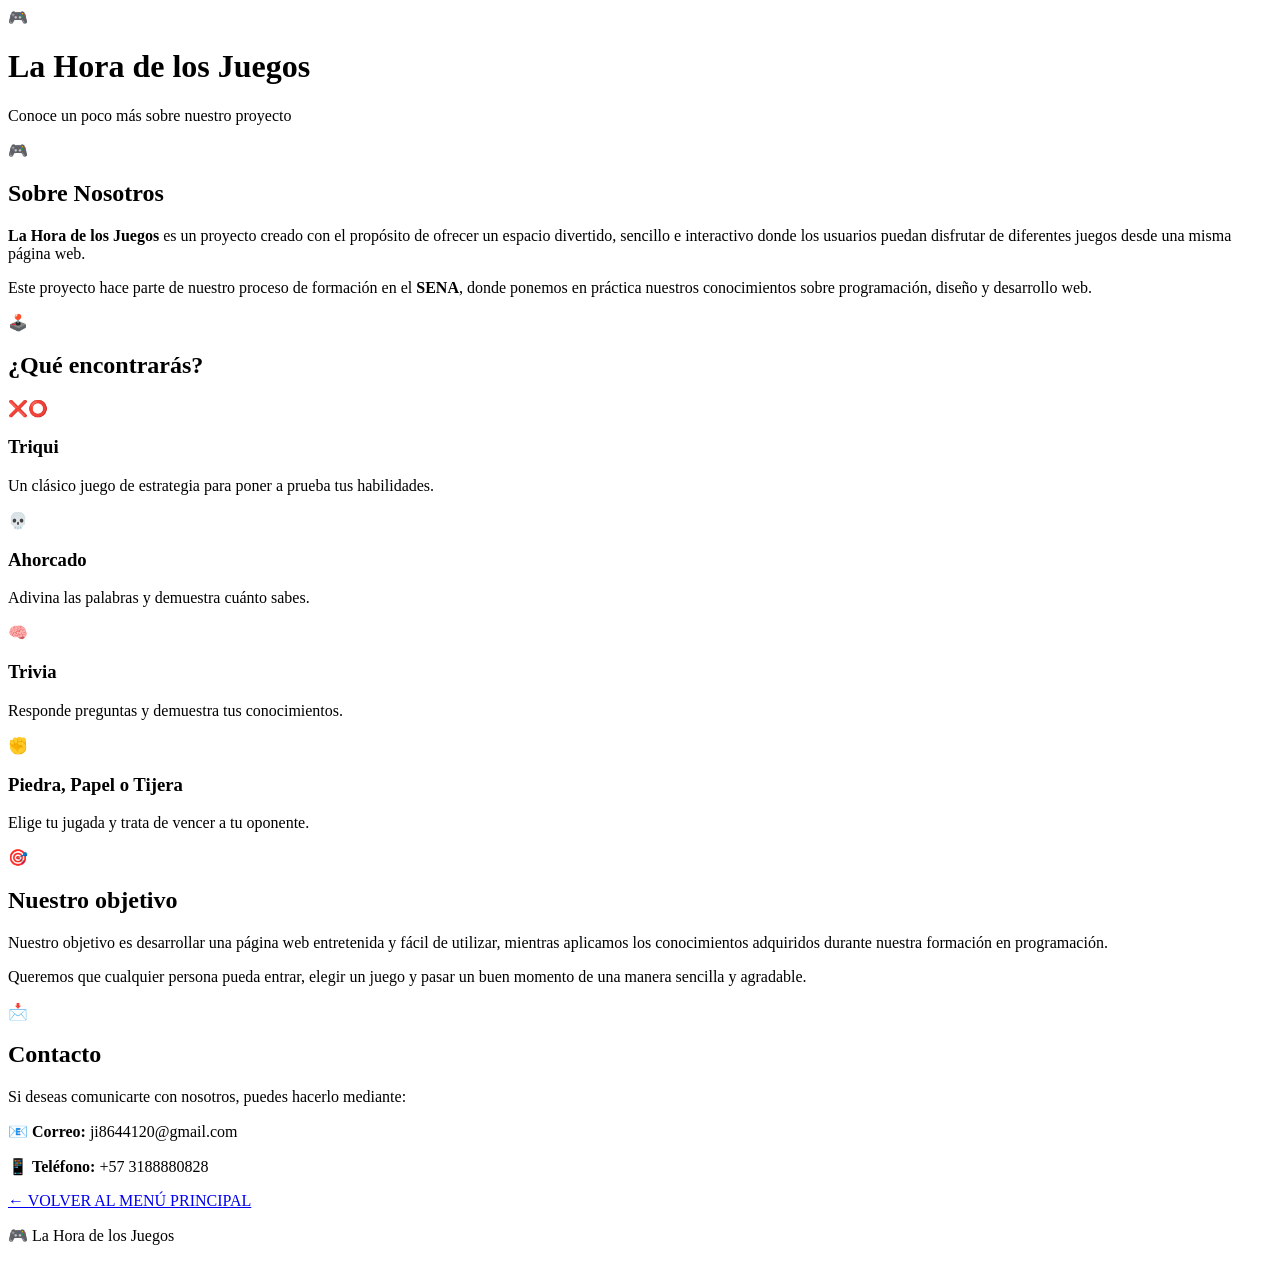
==== sobre-nosotros/index.html @ baf09727 "Add sobre-nosotros page with project details" ====
<!DOCTYPE html>
<html lang="es">
<head>
    <meta charset="UTF-8">
    <meta name="viewport" content="width=device-width, initial-scale=1.0">

    <title>Sobre Nosotros | La Hora de los Juegos</title>

    <link rel="stylesheet" href="style.css">
</head>

<body>

    <!-- ENCABEZADO -->
    <header class="header">

        <div class="logo">
            🎮
        </div>

        <div class="header-text">
            <h1>La Hora de los Juegos</h1>
            <p>Conoce un poco más sobre nuestro proyecto</p>
        </div>

    </header>


    <!-- CONTENIDO PRINCIPAL -->
    <main class="about-container">

        <!-- PRESENTACIÓN -->
        <section class="about-section">

            <div class="section-icon">
                🎮
            </div>

            <h2>Sobre Nosotros</h2>

            <p>
                <strong>La Hora de los Juegos</strong> es un proyecto creado
                con el propósito de ofrecer un espacio divertido, sencillo
                e interactivo donde los usuarios puedan disfrutar de
                diferentes juegos desde una misma página web.
            </p>

            <p>
                Este proyecto hace parte de nuestro proceso de formación
                en el <strong>SENA</strong>, donde ponemos en práctica
                nuestros conocimientos sobre programación, diseño y
                desarrollo web.
            </p>

        </section>


        <!-- ¿QUÉ ENCONTRARÁS? -->
        <section class="about-section">

            <div class="section-icon">
                🕹️
            </div>

            <h2>¿Qué encontrarás?</h2>

            <div class="features">

                <div class="feature-card">
                    <span>❌⭕</span>
                    <h3>Triqui</h3>
                    <p>
                        Un clásico juego de estrategia para poner a prueba
                        tus habilidades.
                    </p>
                </div>

                <div class="feature-card">
                    <span>💀</span>
                    <h3>Ahorcado</h3>
                    <p>
                        Adivina las palabras y demuestra cuánto sabes.
                    </p>
                </div>

                <div class="feature-card">
                    <span>🧠</span>
                    <h3>Trivia</h3>
                    <p>
                        Responde preguntas y demuestra tus conocimientos.
                    </p>
                </div>

                <div class="feature-card">
                    <span>✊</span>
                    <h3>Piedra, Papel o Tijera</h3>
                    <p>
                        Elige tu jugada y trata de vencer a tu oponente.
                    </p>
                </div>

            </div>

        </section>


        <!-- NUESTRO OBJETIVO -->
        <section class="about-section">

            <div class="section-icon">
                🎯
            </div>

            <h2>Nuestro objetivo</h2>

            <p>
                Nuestro objetivo es desarrollar una página web entretenida
                y fácil de utilizar, mientras aplicamos los conocimientos
                adquiridos durante nuestra formación en programación.
            </p>

            <p>
                Queremos que cualquier persona pueda entrar, elegir un juego
                y pasar un buen momento de una manera sencilla y agradable.
            </p>

        </section>


        <!-- CONTACTO -->
        <section class="about-section contact-section">

            <div class="section-icon">
                📩
            </div>

            <h2>Contacto</h2>

            <p>
                Si deseas comunicarte con nosotros, puedes hacerlo mediante:
            </p>

            <div class="contact-info">

                <p>
                    📧 <strong>Correo:</strong>
                    ji8644120@gmail.com
                </p>

                <p>
                    📱 <strong>Teléfono:</strong>
                    +57 3188880828
                </p>

            </div>

        </section>


        <!-- BOTÓN VOLVER -->
        <a href="../index.html" class="back-button">
            ← VOLVER AL MENÚ PRINCIPAL
        </a>

    </main>


    <!-- PIE DE PÁGINA -->
    <footer>

        <p>
            🎮 La Hora de los Juegos
        </p>

    </footer>

</body>
</html>
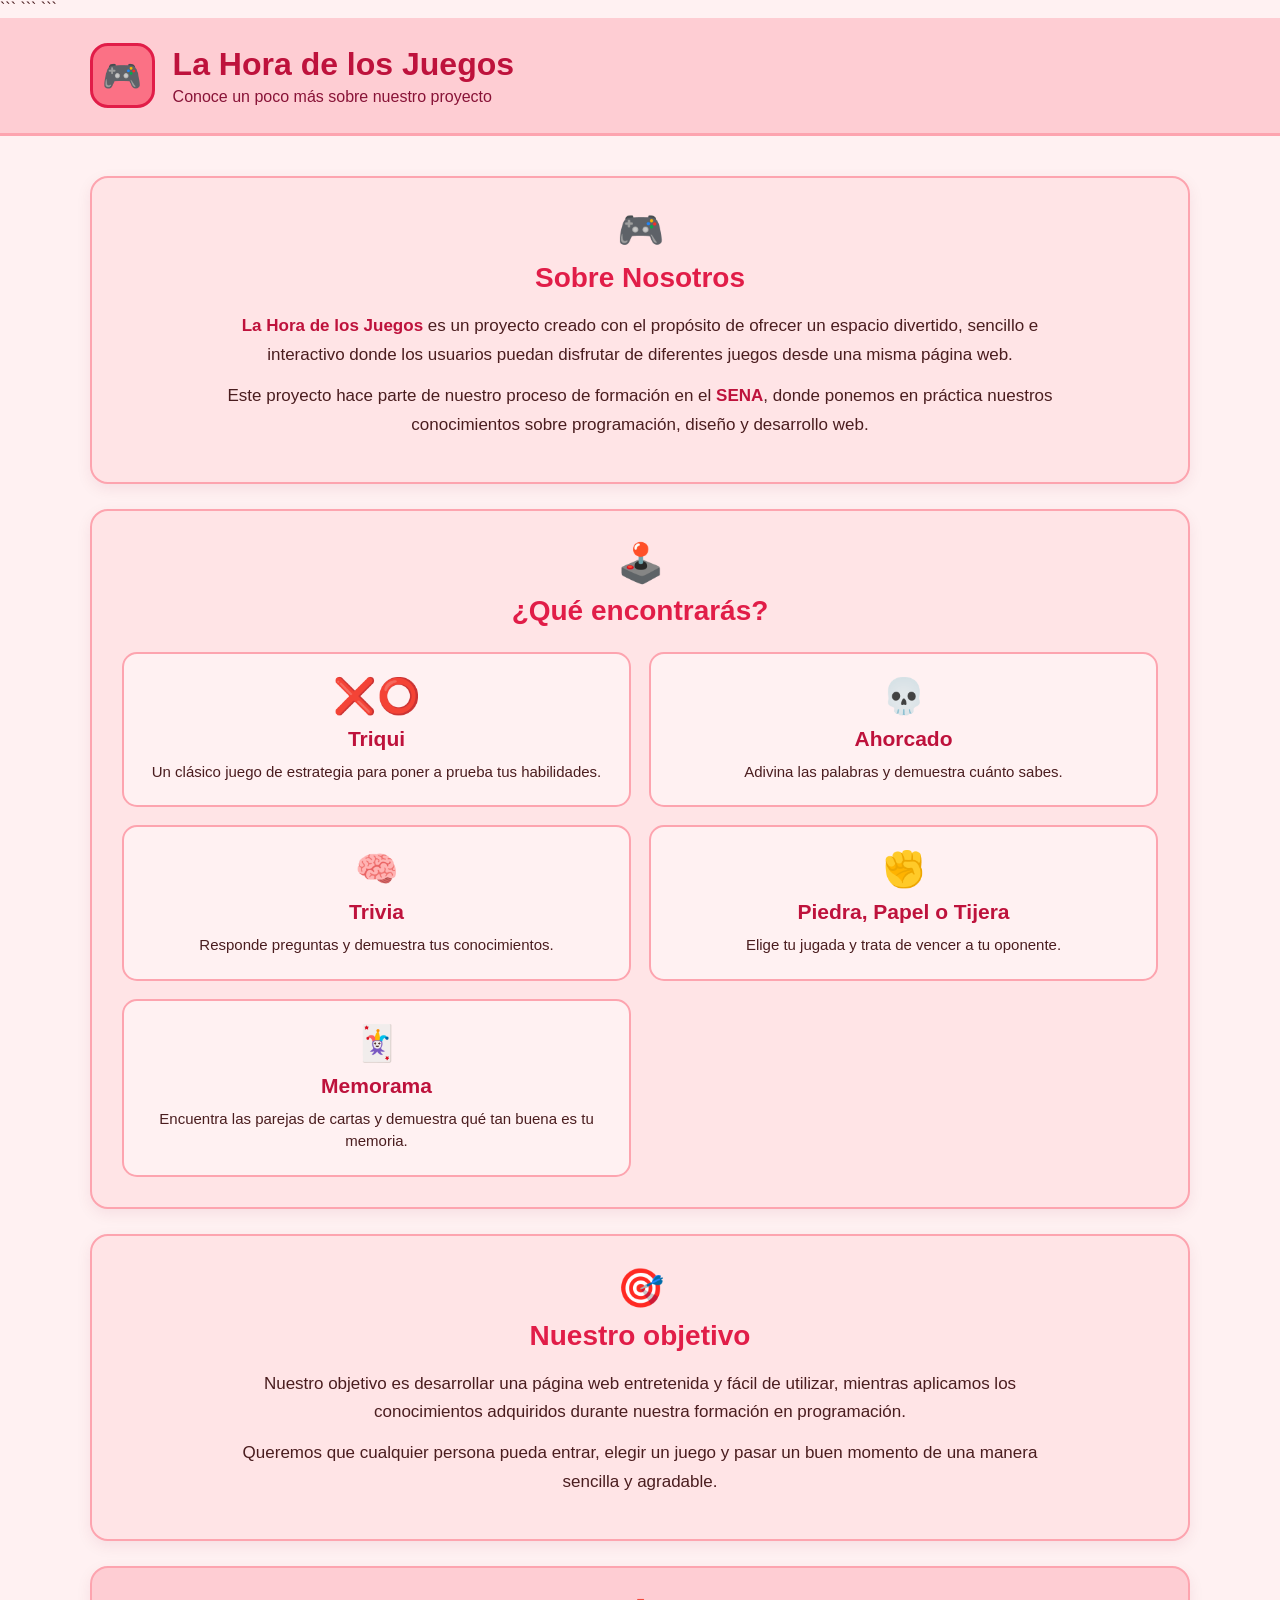
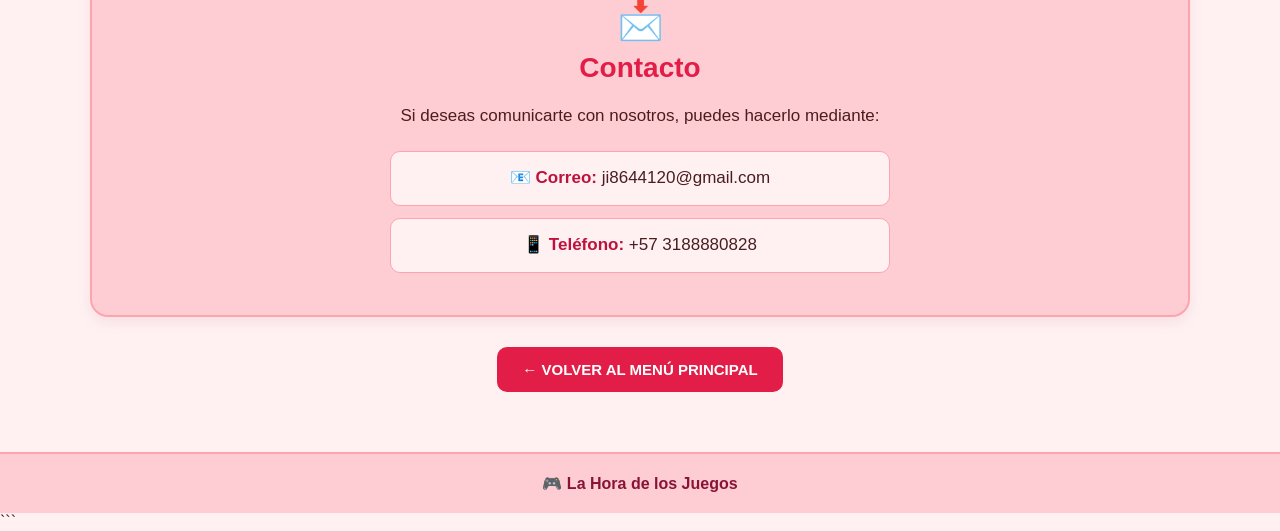
==== commit 6db7f0b5: "Refactor HTML structure in index.html" ====
--- a/sobre-nosotros/index.html
+++ b/sobre-nosotros/index.html
@@ -1,178 +1,193 @@
 <!DOCTYPE html>
+
 <html lang="es">
 <head>
     <meta charset="UTF-8">
     <meta name="viewport" content="width=device-width, initial-scale=1.0">
 
-    <title>Sobre Nosotros | La Hora de los Juegos</title>
+```
+<title>Sobre Nosotros | La Hora de los Juegos</title>
 
-    <link rel="stylesheet" href="style.css">
+<link rel="stylesheet" href="style.css">
+```
+
 </head>
 
 <body>
 
-    <!-- ENCABEZADO -->
-    <header class="header">
+```
+<!-- ENCABEZADO -->
+<header class="header">
 
-        <div class="logo">
+    <div class="logo">
+        🎮
+    </div>
+
+    <div class="header-text">
+        <h1>La Hora de los Juegos</h1>
+        <p>Conoce un poco más sobre nuestro proyecto</p>
+    </div>
+
+</header>
+
+
+<!-- CONTENIDO PRINCIPAL -->
+<main class="about-container">
+
+    <!-- PRESENTACIÓN -->
+    <section class="about-section">
+
+        <div class="section-icon">
             🎮
         </div>
 
-        <div class="header-text">
-            <h1>La Hora de los Juegos</h1>
-            <p>Conoce un poco más sobre nuestro proyecto</p>
+        <h2>Sobre Nosotros</h2>
+
+        <p>
+            <strong>La Hora de los Juegos</strong> es un proyecto creado
+            con el propósito de ofrecer un espacio divertido, sencillo
+            e interactivo donde los usuarios puedan disfrutar de
+            diferentes juegos desde una misma página web.
+        </p>
+
+        <p>
+            Este proyecto hace parte de nuestro proceso de formación
+            en el <strong>SENA</strong>, donde ponemos en práctica
+            nuestros conocimientos sobre programación, diseño y
+            desarrollo web.
+        </p>
+
+    </section>
+
+
+    <!-- ¿QUÉ ENCONTRARÁS? -->
+    <section class="about-section">
+
+        <div class="section-icon">
+            🕹️
         </div>
 
-    </header>
+        <h2>¿Qué encontrarás?</h2>
+
+        <div class="features">
+
+            <div class="feature-card">
+                <span>❌⭕</span>
+                <h3>Triqui</h3>
+                <p>
+                    Un clásico juego de estrategia para poner a prueba
+                    tus habilidades.
+                </p>
+            </div>
+
+            <div class="feature-card">
+                <span>💀</span>
+                <h3>Ahorcado</h3>
+                <p>
+                    Adivina las palabras y demuestra cuánto sabes.
+                </p>
+            </div>
+
+            <div class="feature-card">
+                <span>🧠</span>
+                <h3>Trivia</h3>
+                <p>
+                    Responde preguntas y demuestra tus conocimientos.
+                </p>
+            </div>
+
+            <div class="feature-card">
+                <span>✊</span>
+                <h3>Piedra, Papel o Tijera</h3>
+                <p>
+                    Elige tu jugada y trata de vencer a tu oponente.
+                </p>
+            </div>
+
+            <div class="feature-card">
+                <span>🃏</span>
+                <h3>Memorama</h3>
+                <p>
+                    Encuentra las parejas de cartas y demuestra qué tan
+                    buena es tu memoria.
+                </p>
+            </div>
+
+        </div>
+
+    </section>
 
 
-    <!-- CONTENIDO PRINCIPAL -->
-    <main class="about-container">
+    <!-- NUESTRO OBJETIVO -->
+    <section class="about-section">
 
-        <!-- PRESENTACIÓN -->
-        <section class="about-section">
+        <div class="section-icon">
+            🎯
+        </div>
 
-            <div class="section-icon">
-                🎮
-            </div>
+        <h2>Nuestro objetivo</h2>
 
-            <h2>Sobre Nosotros</h2>
+        <p>
+            Nuestro objetivo es desarrollar una página web entretenida
+            y fácil de utilizar, mientras aplicamos los conocimientos
+            adquiridos durante nuestra formación en programación.
+        </p>
+
+        <p>
+            Queremos que cualquier persona pueda entrar, elegir un juego
+            y pasar un buen momento de una manera sencilla y agradable.
+        </p>
+
+    </section>
+
+
+    <!-- CONTACTO -->
+    <section class="about-section contact-section">
+
+        <div class="section-icon">
+            📩
+        </div>
+
+        <h2>Contacto</h2>
+
+        <p>
+            Si deseas comunicarte con nosotros, puedes hacerlo mediante:
+        </p>
+
+        <div class="contact-info">
 
             <p>
-                <strong>La Hora de los Juegos</strong> es un proyecto creado
-                con el propósito de ofrecer un espacio divertido, sencillo
-                e interactivo donde los usuarios puedan disfrutar de
-                diferentes juegos desde una misma página web.
+                📧 <strong>Correo:</strong>
+                ji8644120@gmail.com
             </p>
 
             <p>
-                Este proyecto hace parte de nuestro proceso de formación
-                en el <strong>SENA</strong>, donde ponemos en práctica
-                nuestros conocimientos sobre programación, diseño y
-                desarrollo web.
+                📱 <strong>Teléfono:</strong>
+                +57 3188880828
             </p>
 
-        </section>
+        </div>
+
+    </section>
 
 
-        <!-- ¿QUÉ ENCONTRARÁS? -->
-        <section class="about-section">
+    <!-- BOTÓN VOLVER -->
+    <a href="../index.html" class="back-button">
+        ← VOLVER AL MENÚ PRINCIPAL
+    </a>
 
-            <div class="section-icon">
-                🕹️
-            </div>
-
-            <h2>¿Qué encontrarás?</h2>
-
-            <div class="features">
-
-                <div class="feature-card">
-                    <span>❌⭕</span>
-                    <h3>Triqui</h3>
-                    <p>
-                        Un clásico juego de estrategia para poner a prueba
-                        tus habilidades.
-                    </p>
-                </div>
-
-                <div class="feature-card">
-                    <span>💀</span>
-                    <h3>Ahorcado</h3>
-                    <p>
-                        Adivina las palabras y demuestra cuánto sabes.
-                    </p>
-                </div>
-
-                <div class="feature-card">
-                    <span>🧠</span>
-                    <h3>Trivia</h3>
-                    <p>
-                        Responde preguntas y demuestra tus conocimientos.
-                    </p>
-                </div>
-
-                <div class="feature-card">
-                    <span>✊</span>
-                    <h3>Piedra, Papel o Tijera</h3>
-                    <p>
-                        Elige tu jugada y trata de vencer a tu oponente.
-                    </p>
-                </div>
-
-            </div>
-
-        </section>
+</main>
 
 
-        <!-- NUESTRO OBJETIVO -->
-        <section class="about-section">
+<!-- PIE DE PÁGINA -->
+<footer>
 
-            <div class="section-icon">
-                🎯
-            </div>
+    <p>
+        🎮 La Hora de los Juegos
+    </p>
 
-            <h2>Nuestro objetivo</h2>
-
-            <p>
-                Nuestro objetivo es desarrollar una página web entretenida
-                y fácil de utilizar, mientras aplicamos los conocimientos
-                adquiridos durante nuestra formación en programación.
-            </p>
-
-            <p>
-                Queremos que cualquier persona pueda entrar, elegir un juego
-                y pasar un buen momento de una manera sencilla y agradable.
-            </p>
-
-        </section>
-
-
-        <!-- CONTACTO -->
-        <section class="about-section contact-section">
-
-            <div class="section-icon">
-                📩
-            </div>
-
-            <h2>Contacto</h2>
-
-            <p>
-                Si deseas comunicarte con nosotros, puedes hacerlo mediante:
-            </p>
-
-            <div class="contact-info">
-
-                <p>
-                    📧 <strong>Correo:</strong>
-                    ji8644120@gmail.com
-                </p>
-
-                <p>
-                    📱 <strong>Teléfono:</strong>
-                    +57 3188880828
-                </p>
-
-            </div>
-
-        </section>
-
-
-        <!-- BOTÓN VOLVER -->
-        <a href="../index.html" class="back-button">
-            ← VOLVER AL MENÚ PRINCIPAL
-        </a>
-
-    </main>
-
-
-    <!-- PIE DE PÁGINA -->
-    <footer>
-
-        <p>
-            🎮 La Hora de los Juegos
-        </p>
-
-    </footer>
+</footer>
+```
 
 </body>
 </html>
--- a/sobre-nosotros/style.css
+++ b/sobre-nosotros/style.css
@@ -0,0 +1,284 @@
+/* ==============================
+   CONFIGURACIÓN GENERAL
+============================== */
+
+* {
+    margin: 0;
+    padding: 0;
+    box-sizing: border-box;
+}
+
+body {
+    font-family: Arial, Helvetica, sans-serif;
+    background: #fff1f2;
+    color: #4a1d1f;
+    min-height: 100vh;
+}
+
+
+/* ==============================
+   ENCABEZADO
+============================== */
+
+.header {
+    width: 100%;
+    background: #fecdd3;
+    border-bottom: 3px solid #fda4af;
+
+    display: flex;
+    align-items: center;
+
+    padding: 25px 7%;
+    gap: 18px;
+}
+
+.logo {
+    width: 65px;
+    height: 65px;
+
+    background: #fb7185;
+    border: 3px solid #e11d48;
+    border-radius: 18px;
+
+    display: flex;
+    align-items: center;
+    justify-content: center;
+
+    font-size: 32px;
+}
+
+.header-text h1 {
+    color: #be123c;
+    font-size: 32px;
+    margin-bottom: 5px;
+}
+
+.header-text p {
+    color: #881337;
+    font-size: 16px;
+}
+
+
+/* ==============================
+   CONTENEDOR PRINCIPAL
+============================== */
+
+.about-container {
+    width: 88%;
+    max-width: 1100px;
+    margin: 40px auto;
+
+    display: flex;
+    flex-direction: column;
+    gap: 25px;
+}
+
+
+/* ==============================
+   SECCIONES
+============================== */
+
+.about-section {
+    background: #ffe4e6;
+
+    border: 2px solid #fda4af;
+    border-radius: 18px;
+
+    padding: 30px;
+
+    box-shadow: 0 5px 15px rgba(136, 19, 55, 0.08);
+
+    text-align: center;
+}
+
+.section-icon {
+    font-size: 38px;
+    margin-bottom: 10px;
+}
+
+.about-section h2 {
+    color: #e11d48;
+    font-size: 28px;
+    margin-bottom: 18px;
+}
+
+.about-section p {
+    color: #4a1d1f;
+    font-size: 17px;
+    line-height: 1.7;
+
+    max-width: 850px;
+    margin: 0 auto 12px;
+}
+
+.about-section strong {
+    color: #be123c;
+}
+
+
+/* ==============================
+   TARJETAS DE JUEGOS
+============================== */
+
+.features {
+    display: grid;
+    grid-template-columns: repeat(2, 1fr);
+    gap: 18px;
+
+    margin-top: 25px;
+}
+
+.feature-card {
+    background: #fff1f2;
+
+    border: 2px solid #fda4af;
+    border-radius: 15px;
+
+    padding: 22px;
+
+    transition: 0.2s;
+}
+
+.feature-card:hover {
+    transform: translateY(-4px);
+    border-color: #fb7185;
+}
+
+.feature-card span {
+    font-size: 35px;
+}
+
+.feature-card h3 {
+    color: #be123c;
+    font-size: 21px;
+
+    margin: 10px 0;
+}
+
+.feature-card p {
+    font-size: 15px;
+    line-height: 1.5;
+
+    margin-bottom: 0;
+}
+
+
+/* ==============================
+   CONTACTO
+============================== */
+
+.contact-section {
+    background: #fecdd3;
+}
+
+.contact-info {
+    margin-top: 20px;
+}
+
+.contact-info p {
+    background: #fff1f2;
+
+    border: 1px solid #fda4af;
+    border-radius: 10px;
+
+    padding: 12px 18px;
+
+    max-width: 500px;
+}
+
+
+/* ==============================
+   BOTÓN VOLVER
+============================== */
+
+.back-button {
+    display: block;
+
+    width: fit-content;
+
+    margin: 5px auto 20px;
+
+    background: #e11d48;
+    color: white;
+
+    text-decoration: none;
+
+    padding: 14px 25px;
+
+    border-radius: 10px;
+
+    font-weight: bold;
+    font-size: 15px;
+
+    transition: 0.2s;
+}
+
+.back-button:hover {
+    background: #be123c;
+    transform: translateY(-2px);
+}
+
+
+/* ==============================
+   PIE DE PÁGINA
+============================== */
+
+footer {
+    background: #fecdd3;
+
+    border-top: 2px solid #fda4af;
+
+    text-align: center;
+
+    padding: 20px;
+
+    color: #881337;
+    font-weight: bold;
+}
+
+
+/* ==============================
+   RESPONSIVE
+============================== */
+
+@media (max-width: 700px) {
+
+    .header {
+        padding: 20px 5%;
+    }
+
+    .header-text h1 {
+        font-size: 25px;
+    }
+
+    .header-text p {
+        font-size: 14px;
+    }
+
+    .about-container {
+        width: 92%;
+        margin: 25px auto;
+    }
+
+    .about-section {
+        padding: 22px 17px;
+    }
+
+    .about-section h2 {
+        font-size: 24px;
+    }
+
+    .about-section p {
+        font-size: 15px;
+    }
+
+    .features {
+        grid-template-columns: 1fr;
+    }
+
+    .logo {
+        width: 55px;
+        height: 55px;
+        font-size: 27px;
+    }
+}
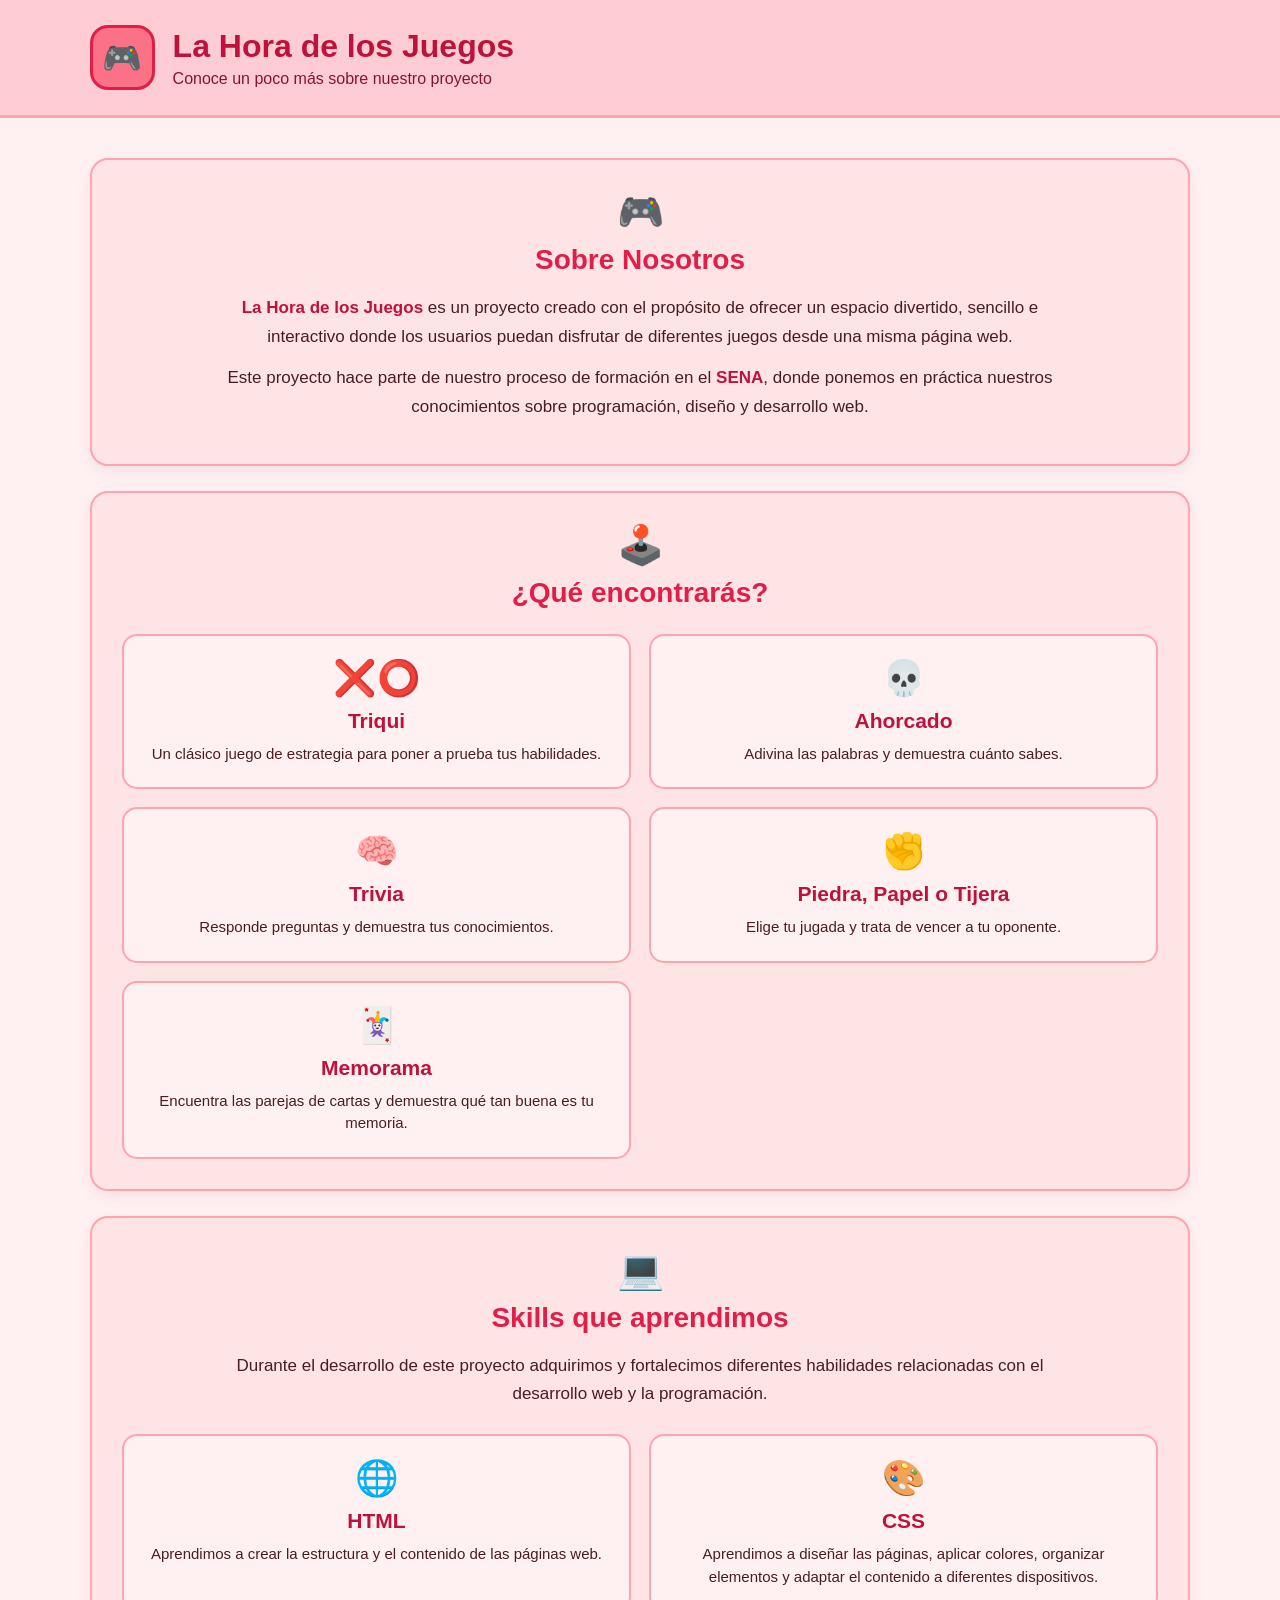
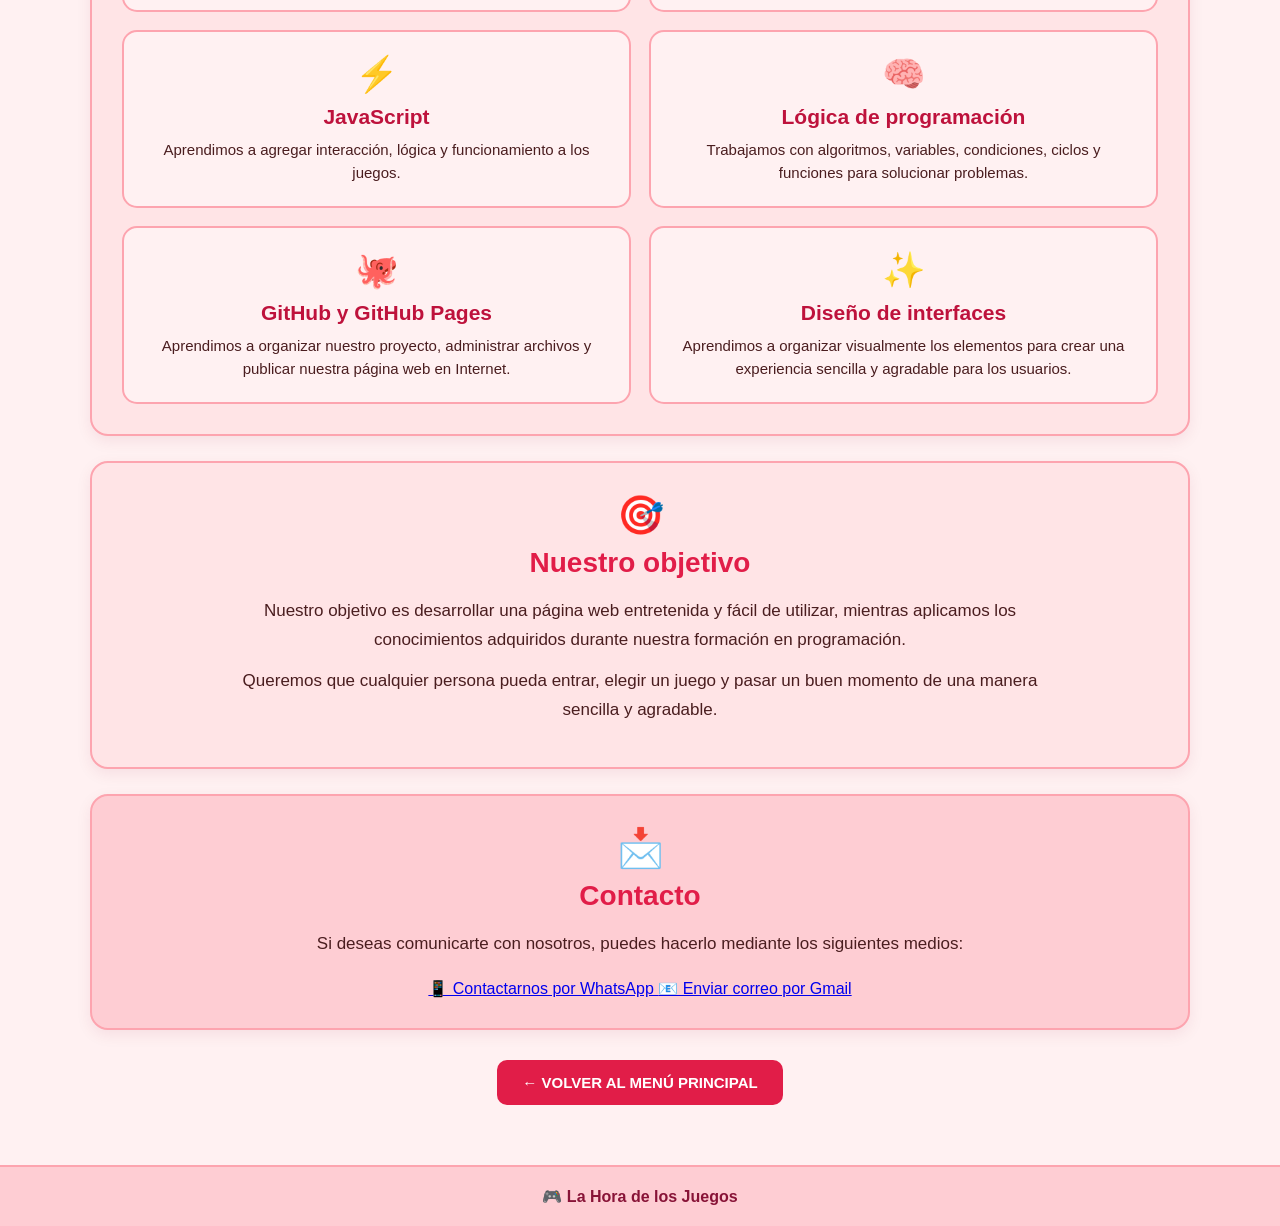
==== commit 834e9122: "Refactor index.html structure and content" ====
--- a/sobre-nosotros/index.html
+++ b/sobre-nosotros/index.html
@@ -1,193 +1,470 @@
 <!DOCTYPE html>
-
 <html lang="es">
+
 <head>
+
     <meta charset="UTF-8">
     <meta name="viewport" content="width=device-width, initial-scale=1.0">
 
-```
-<title>Sobre Nosotros | La Hora de los Juegos</title>
-
-<link rel="stylesheet" href="style.css">
-```
+    <title>Sobre Nosotros | La Hora de los Juegos</title>
+
+    <link rel="stylesheet" href="style.css">
 
 </head>
 
 <body>
 
-```
-<!-- ENCABEZADO -->
-<header class="header">
-
-    <div class="logo">
-        🎮
-    </div>
-
-    <div class="header-text">
-        <h1>La Hora de los Juegos</h1>
-        <p>Conoce un poco más sobre nuestro proyecto</p>
-    </div>
-
-</header>
-
-
-<!-- CONTENIDO PRINCIPAL -->
-<main class="about-container">
-
-    <!-- PRESENTACIÓN -->
-    <section class="about-section">
-
-        <div class="section-icon">
+    <!-- ==============================
+         ENCABEZADO
+    =============================== -->
+
+    <header class="header">
+
+        <div class="logo">
             🎮
         </div>
 
-        <h2>Sobre Nosotros</h2>
+        <div class="header-text">
+
+            <h1>
+                La Hora de los Juegos
+            </h1>
+
+            <p>
+                Conoce un poco más sobre nuestro proyecto
+            </p>
+
+        </div>
+
+    </header>
+
+
+    <!-- ==============================
+         CONTENIDO PRINCIPAL
+    =============================== -->
+
+    <main class="about-container">
+
+
+        <!-- ==============================
+             PRESENTACIÓN
+        =============================== -->
+
+        <section class="about-section">
+
+            <div class="section-icon">
+                🎮
+            </div>
+
+            <h2>
+                Sobre Nosotros
+            </h2>
+
+            <p>
+
+                <strong>La Hora de los Juegos</strong> es un proyecto creado
+                con el propósito de ofrecer un espacio divertido, sencillo
+                e interactivo donde los usuarios puedan disfrutar de
+                diferentes juegos desde una misma página web.
+
+            </p>
+
+            <p>
+
+                Este proyecto hace parte de nuestro proceso de formación
+                en el <strong>SENA</strong>, donde ponemos en práctica
+                nuestros conocimientos sobre programación, diseño y
+                desarrollo web.
+
+            </p>
+
+        </section>
+
+
+        <!-- ==============================
+             ¿QUÉ ENCONTRARÁS?
+        =============================== -->
+
+        <section class="about-section">
+
+            <div class="section-icon">
+                🕹️
+            </div>
+
+            <h2>
+                ¿Qué encontrarás?
+            </h2>
+
+            <div class="features">
+
+
+                <!-- TRIQUI -->
+
+                <div class="feature-card">
+
+                    <span>
+                        ❌⭕
+                    </span>
+
+                    <h3>
+                        Triqui
+                    </h3>
+
+                    <p>
+                        Un clásico juego de estrategia para poner a prueba
+                        tus habilidades.
+                    </p>
+
+                </div>
+
+
+                <!-- AHORCADO -->
+
+                <div class="feature-card">
+
+                    <span>
+                        💀
+                    </span>
+
+                    <h3>
+                        Ahorcado
+                    </h3>
+
+                    <p>
+                        Adivina las palabras y demuestra cuánto sabes.
+                    </p>
+
+                </div>
+
+
+                <!-- TRIVIA -->
+
+                <div class="feature-card">
+
+                    <span>
+                        🧠
+                    </span>
+
+                    <h3>
+                        Trivia
+                    </h3>
+
+                    <p>
+                        Responde preguntas y demuestra tus conocimientos.
+                    </p>
+
+                </div>
+
+
+                <!-- PIEDRA PAPEL O TIJERA -->
+
+                <div class="feature-card">
+
+                    <span>
+                        ✊
+                    </span>
+
+                    <h3>
+                        Piedra, Papel o Tijera
+                    </h3>
+
+                    <p>
+                        Elige tu jugada y trata de vencer a tu oponente.
+                    </p>
+
+                </div>
+
+
+                <!-- MEMORAMA -->
+
+                <div class="feature-card">
+
+                    <span>
+                        🃏
+                    </span>
+
+                    <h3>
+                        Memorama
+                    </h3>
+
+                    <p>
+                        Encuentra las parejas de cartas y demuestra qué tan
+                        buena es tu memoria.
+                    </p>
+
+                </div>
+
+            </div>
+
+        </section>
+
+
+        <!-- ==============================
+             SKILLS APRENDIDAS
+        =============================== -->
+
+        <section class="about-section">
+
+            <div class="section-icon">
+                💻
+            </div>
+
+            <h2>
+                Skills que aprendimos
+            </h2>
+
+            <p>
+                Durante el desarrollo de este proyecto adquirimos y
+                fortalecimos diferentes habilidades relacionadas con
+                el desarrollo web y la programación.
+            </p>
+
+
+            <div class="features">
+
+
+                <!-- HTML -->
+
+                <div class="feature-card">
+
+                    <span>
+                        🌐
+                    </span>
+
+                    <h3>
+                        HTML
+                    </h3>
+
+                    <p>
+                        Aprendimos a crear la estructura y el contenido
+                        de las páginas web.
+                    </p>
+
+                </div>
+
+
+                <!-- CSS -->
+
+                <div class="feature-card">
+
+                    <span>
+                        🎨
+                    </span>
+
+                    <h3>
+                        CSS
+                    </h3>
+
+                    <p>
+                        Aprendimos a diseñar las páginas, aplicar colores,
+                        organizar elementos y adaptar el contenido
+                        a diferentes dispositivos.
+                    </p>
+
+                </div>
+
+
+                <!-- JAVASCRIPT -->
+
+                <div class="feature-card">
+
+                    <span>
+                        ⚡
+                    </span>
+
+                    <h3>
+                        JavaScript
+                    </h3>
+
+                    <p>
+                        Aprendimos a agregar interacción, lógica y
+                        funcionamiento a los juegos.
+                    </p>
+
+                </div>
+
+
+                <!-- LÓGICA DE PROGRAMACIÓN -->
+
+                <div class="feature-card">
+
+                    <span>
+                        🧠
+                    </span>
+
+                    <h3>
+                        Lógica de programación
+                    </h3>
+
+                    <p>
+                        Trabajamos con algoritmos, variables, condiciones,
+                        ciclos y funciones para solucionar problemas.
+                    </p>
+
+                </div>
+
+
+                <!-- GITHUB -->
+
+                <div class="feature-card">
+
+                    <span>
+                        🐙
+                    </span>
+
+                    <h3>
+                        GitHub y GitHub Pages
+                    </h3>
+
+                    <p>
+                        Aprendimos a organizar nuestro proyecto,
+                        administrar archivos y publicar nuestra página
+                        web en Internet.
+                    </p>
+
+                </div>
+
+
+                <!-- DISEÑO -->
+
+                <div class="feature-card">
+
+                    <span>
+                        ✨
+                    </span>
+
+                    <h3>
+                        Diseño de interfaces
+                    </h3>
+
+                    <p>
+                        Aprendimos a organizar visualmente los elementos
+                        para crear una experiencia sencilla y agradable
+                        para los usuarios.
+                    </p>
+
+                </div>
+
+            </div>
+
+        </section>
+
+
+        <!-- ==============================
+             NUESTRO OBJETIVO
+        =============================== -->
+
+        <section class="about-section">
+
+            <div class="section-icon">
+                🎯
+            </div>
+
+            <h2>
+                Nuestro objetivo
+            </h2>
+
+            <p>
+
+                Nuestro objetivo es desarrollar una página web entretenida
+                y fácil de utilizar, mientras aplicamos los conocimientos
+                adquiridos durante nuestra formación en programación.
+
+            </p>
+
+            <p>
+
+                Queremos que cualquier persona pueda entrar, elegir un juego
+                y pasar un buen momento de una manera sencilla y agradable.
+
+            </p>
+
+        </section>
+
+
+        <!-- ==============================
+             CONTACTO
+        =============================== -->
+
+        <section class="about-section contact-section">
+
+            <div class="section-icon">
+                📩
+            </div>
+
+            <h2>
+                Contacto
+            </h2>
+
+            <p>
+                Si deseas comunicarte con nosotros, puedes hacerlo mediante
+                los siguientes medios:
+            </p>
+
+
+            <div class="contact-info">
+
+
+                <!-- WHATSAPP -->
+
+                <a
+                    href="https://wa.me/573188880828"
+                    target="_blank"
+                    rel="noopener noreferrer"
+                    class="contact-button"
+                >
+
+                    📱
+                    Contactarnos por WhatsApp
+
+                </a>
+
+
+                <!-- GMAIL -->
+
+                <a
+                    href="https://mail.google.com/mail/?view=cm&fs=1&to=ji8644120@gmail.com"
+                    target="_blank"
+                    rel="noopener noreferrer"
+                    class="contact-button"
+                >
+
+                    📧
+                    Enviar correo por Gmail
+
+                </a>
+
+            </div>
+
+        </section>
+
+
+        <!-- ==============================
+             BOTÓN VOLVER
+        =============================== -->
+
+        <a
+            href="../index.html"
+            class="back-button"
+        >
+            ← VOLVER AL MENÚ PRINCIPAL
+        </a>
+
+    </main>
+
+
+    <!-- ==============================
+         PIE DE PÁGINA
+    =============================== -->
+
+    <footer>
 
         <p>
-            <strong>La Hora de los Juegos</strong> es un proyecto creado
-            con el propósito de ofrecer un espacio divertido, sencillo
-            e interactivo donde los usuarios puedan disfrutar de
-            diferentes juegos desde una misma página web.
+            🎮 La Hora de los Juegos
         </p>
 
-        <p>
-            Este proyecto hace parte de nuestro proceso de formación
-            en el <strong>SENA</strong>, donde ponemos en práctica
-            nuestros conocimientos sobre programación, diseño y
-            desarrollo web.
-        </p>
-
-    </section>
-
-
-    <!-- ¿QUÉ ENCONTRARÁS? -->
-    <section class="about-section">
-
-        <div class="section-icon">
-            🕹️
-        </div>
-
-        <h2>¿Qué encontrarás?</h2>
-
-        <div class="features">
-
-            <div class="feature-card">
-                <span>❌⭕</span>
-                <h3>Triqui</h3>
-                <p>
-                    Un clásico juego de estrategia para poner a prueba
-                    tus habilidades.
-                </p>
-            </div>
-
-            <div class="feature-card">
-                <span>💀</span>
-                <h3>Ahorcado</h3>
-                <p>
-                    Adivina las palabras y demuestra cuánto sabes.
-                </p>
-            </div>
-
-            <div class="feature-card">
-                <span>🧠</span>
-                <h3>Trivia</h3>
-                <p>
-                    Responde preguntas y demuestra tus conocimientos.
-                </p>
-            </div>
-
-            <div class="feature-card">
-                <span>✊</span>
-                <h3>Piedra, Papel o Tijera</h3>
-                <p>
-                    Elige tu jugada y trata de vencer a tu oponente.
-                </p>
-            </div>
-
-            <div class="feature-card">
-                <span>🃏</span>
-                <h3>Memorama</h3>
-                <p>
-                    Encuentra las parejas de cartas y demuestra qué tan
-                    buena es tu memoria.
-                </p>
-            </div>
-
-        </div>
-
-    </section>
-
-
-    <!-- NUESTRO OBJETIVO -->
-    <section class="about-section">
-
-        <div class="section-icon">
-            🎯
-        </div>
-
-        <h2>Nuestro objetivo</h2>
-
-        <p>
-            Nuestro objetivo es desarrollar una página web entretenida
-            y fácil de utilizar, mientras aplicamos los conocimientos
-            adquiridos durante nuestra formación en programación.
-        </p>
-
-        <p>
-            Queremos que cualquier persona pueda entrar, elegir un juego
-            y pasar un buen momento de una manera sencilla y agradable.
-        </p>
-
-    </section>
-
-
-    <!-- CONTACTO -->
-    <section class="about-section contact-section">
-
-        <div class="section-icon">
-            📩
-        </div>
-
-        <h2>Contacto</h2>
-
-        <p>
-            Si deseas comunicarte con nosotros, puedes hacerlo mediante:
-        </p>
-
-        <div class="contact-info">
-
-            <p>
-                📧 <strong>Correo:</strong>
-                ji8644120@gmail.com
-            </p>
-
-            <p>
-                📱 <strong>Teléfono:</strong>
-                +57 3188880828
-            </p>
-
-        </div>
-
-    </section>
-
-
-    <!-- BOTÓN VOLVER -->
-    <a href="../index.html" class="back-button">
-        ← VOLVER AL MENÚ PRINCIPAL
-    </a>
-
-</main>
-
-
-<!-- PIE DE PÁGINA -->
-<footer>
-
-    <p>
-        🎮 La Hora de los Juegos
-    </p>
-
-</footer>
-```
+    </footer>
 
 </body>
+
 </html>
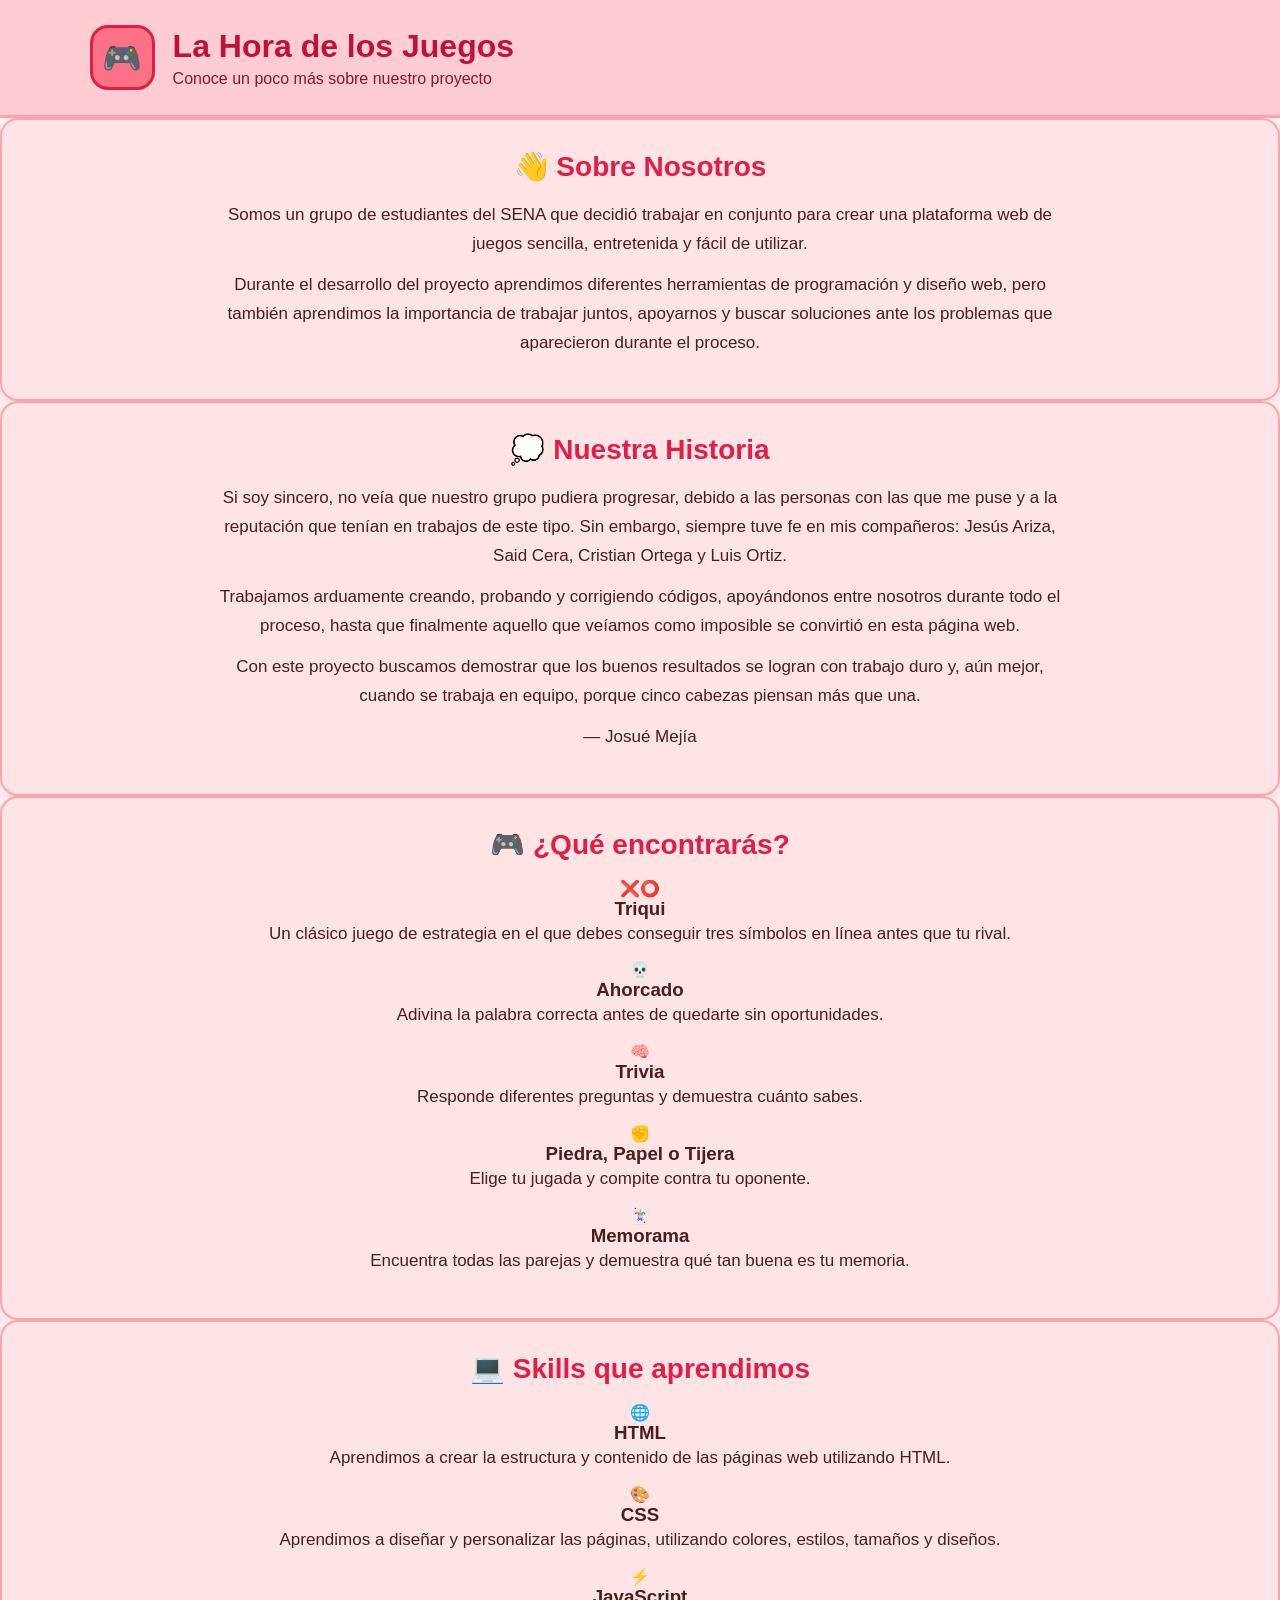
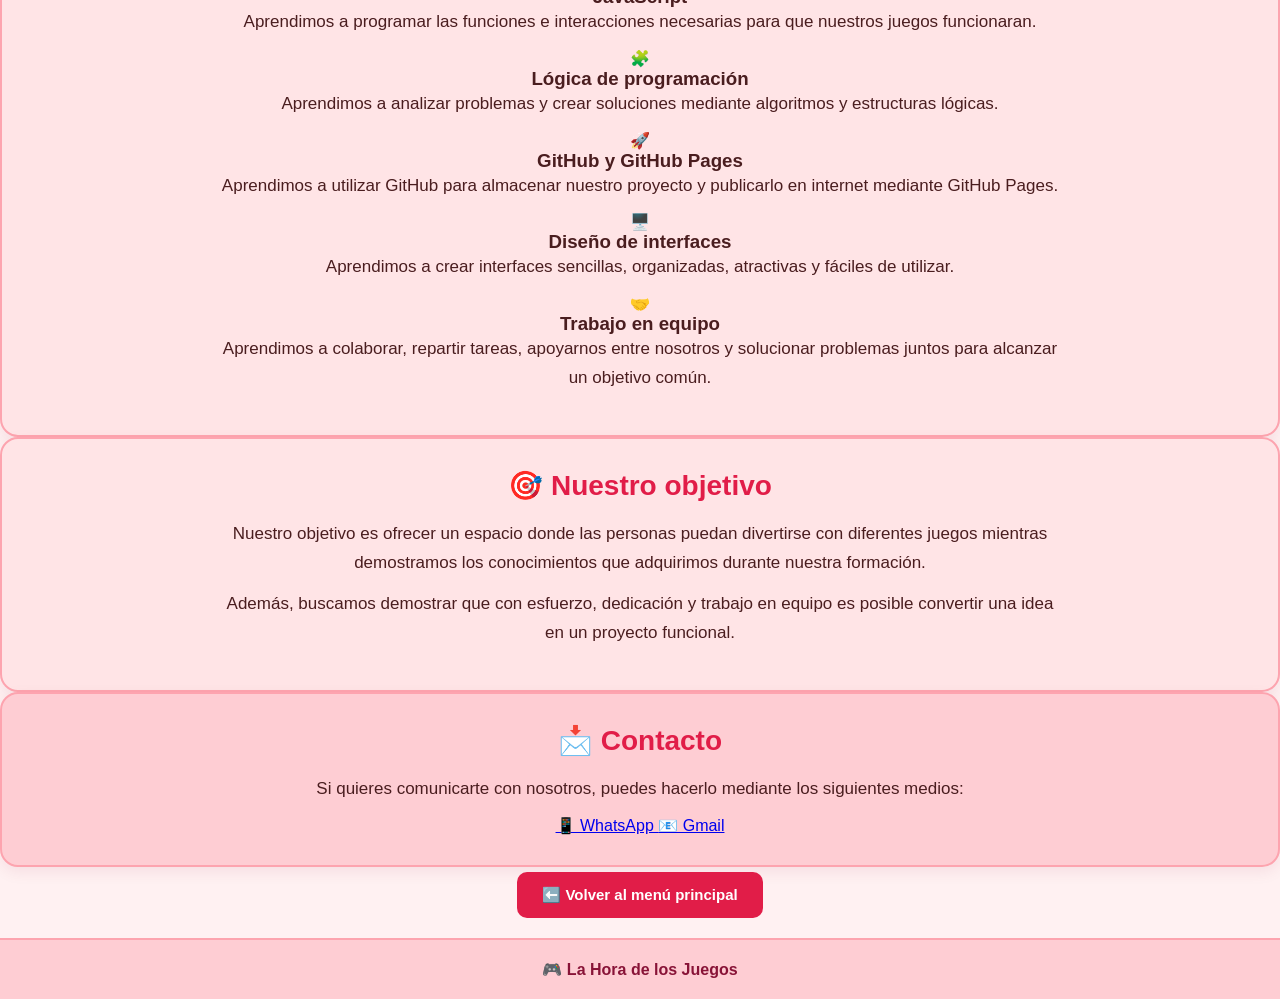
==== commit bf829afd: "Refactor 'Sobre Nosotros' page structure and content Updated the title and structure of the 'Sobre N" ====
--- a/sobre-nosotros/index.html
+++ b/sobre-nosotros/index.html
@@ -1,470 +1,291 @@
 <!DOCTYPE html>
 <html lang="es">
-
 <head>
-
     <meta charset="UTF-8">
     <meta name="viewport" content="width=device-width, initial-scale=1.0">
-
-    <title>Sobre Nosotros | La Hora de los Juegos</title>
-
+    <title>Sobre Nosotros - La Hora de los Juegos</title>
     <link rel="stylesheet" href="style.css">
-
 </head>
 
 <body>
 
-    <!-- ==============================
-         ENCABEZADO
-    =============================== -->
-
+<main>
+
+    <!-- ENCABEZADO -->
     <header class="header">
-
-        <div class="logo">
-            🎮
-        </div>
+        <div class="logo">🎮</div>
 
         <div class="header-text">
-
-            <h1>
-                La Hora de los Juegos
-            </h1>
-
-            <p>
-                Conoce un poco más sobre nuestro proyecto
-            </p>
-
-        </div>
-
+            <h1>La Hora de los Juegos</h1>
+            <p>Conoce un poco más sobre nuestro proyecto</p>
+        </div>
     </header>
 
 
-    <!-- ==============================
-         CONTENIDO PRINCIPAL
-    =============================== -->
-
-    <main class="about-container">
-
-
-        <!-- ==============================
-             PRESENTACIÓN
-        =============================== -->
-
-        <section class="about-section">
-
-            <div class="section-icon">
-                🎮
-            </div>
-
-            <h2>
-                Sobre Nosotros
-            </h2>
-
-            <p>
-
-                <strong>La Hora de los Juegos</strong> es un proyecto creado
-                con el propósito de ofrecer un espacio divertido, sencillo
-                e interactivo donde los usuarios puedan disfrutar de
-                diferentes juegos desde una misma página web.
-
-            </p>
-
-            <p>
-
-                Este proyecto hace parte de nuestro proceso de formación
-                en el <strong>SENA</strong>, donde ponemos en práctica
-                nuestros conocimientos sobre programación, diseño y
-                desarrollo web.
-
-            </p>
-
-        </section>
-
-
-        <!-- ==============================
-             ¿QUÉ ENCONTRARÁS?
-        =============================== -->
-
-        <section class="about-section">
-
-            <div class="section-icon">
-                🕹️
-            </div>
-
-            <h2>
-                ¿Qué encontrarás?
-            </h2>
-
-            <div class="features">
-
-
-                <!-- TRIQUI -->
-
-                <div class="feature-card">
-
-                    <span>
-                        ❌⭕
-                    </span>
-
-                    <h3>
-                        Triqui
-                    </h3>
-
-                    <p>
-                        Un clásico juego de estrategia para poner a prueba
-                        tus habilidades.
-                    </p>
-
-                </div>
-
-
-                <!-- AHORCADO -->
-
-                <div class="feature-card">
-
-                    <span>
-                        💀
-                    </span>
-
-                    <h3>
-                        Ahorcado
-                    </h3>
-
-                    <p>
-                        Adivina las palabras y demuestra cuánto sabes.
-                    </p>
-
-                </div>
-
-
-                <!-- TRIVIA -->
-
-                <div class="feature-card">
-
-                    <span>
-                        🧠
-                    </span>
-
-                    <h3>
-                        Trivia
-                    </h3>
-
-                    <p>
-                        Responde preguntas y demuestra tus conocimientos.
-                    </p>
-
-                </div>
-
-
-                <!-- PIEDRA PAPEL O TIJERA -->
-
-                <div class="feature-card">
-
-                    <span>
-                        ✊
-                    </span>
-
-                    <h3>
-                        Piedra, Papel o Tijera
-                    </h3>
-
-                    <p>
-                        Elige tu jugada y trata de vencer a tu oponente.
-                    </p>
-
-                </div>
-
-
-                <!-- MEMORAMA -->
-
-                <div class="feature-card">
-
-                    <span>
-                        🃏
-                    </span>
-
-                    <h3>
-                        Memorama
-                    </h3>
-
-                    <p>
-                        Encuentra las parejas de cartas y demuestra qué tan
-                        buena es tu memoria.
-                    </p>
-
-                </div>
-
-            </div>
-
-        </section>
-
-
-        <!-- ==============================
-             SKILLS APRENDIDAS
-        =============================== -->
-
-        <section class="about-section">
-
-            <div class="section-icon">
-                💻
-            </div>
-
-            <h2>
-                Skills que aprendimos
-            </h2>
-
-            <p>
-                Durante el desarrollo de este proyecto adquirimos y
-                fortalecimos diferentes habilidades relacionadas con
-                el desarrollo web y la programación.
-            </p>
-
-
-            <div class="features">
-
-
-                <!-- HTML -->
-
-                <div class="feature-card">
-
-                    <span>
-                        🌐
-                    </span>
-
-                    <h3>
-                        HTML
-                    </h3>
-
-                    <p>
-                        Aprendimos a crear la estructura y el contenido
-                        de las páginas web.
-                    </p>
-
-                </div>
-
-
-                <!-- CSS -->
-
-                <div class="feature-card">
-
-                    <span>
-                        🎨
-                    </span>
-
-                    <h3>
-                        CSS
-                    </h3>
-
-                    <p>
-                        Aprendimos a diseñar las páginas, aplicar colores,
-                        organizar elementos y adaptar el contenido
-                        a diferentes dispositivos.
-                    </p>
-
-                </div>
-
-
-                <!-- JAVASCRIPT -->
-
-                <div class="feature-card">
-
-                    <span>
-                        ⚡
-                    </span>
-
-                    <h3>
-                        JavaScript
-                    </h3>
-
-                    <p>
-                        Aprendimos a agregar interacción, lógica y
-                        funcionamiento a los juegos.
-                    </p>
-
-                </div>
-
-
-                <!-- LÓGICA DE PROGRAMACIÓN -->
-
-                <div class="feature-card">
-
-                    <span>
-                        🧠
-                    </span>
-
-                    <h3>
-                        Lógica de programación
-                    </h3>
-
-                    <p>
-                        Trabajamos con algoritmos, variables, condiciones,
-                        ciclos y funciones para solucionar problemas.
-                    </p>
-
-                </div>
-
-
-                <!-- GITHUB -->
-
-                <div class="feature-card">
-
-                    <span>
-                        🐙
-                    </span>
-
-                    <h3>
-                        GitHub y GitHub Pages
-                    </h3>
-
-                    <p>
-                        Aprendimos a organizar nuestro proyecto,
-                        administrar archivos y publicar nuestra página
-                        web en Internet.
-                    </p>
-
-                </div>
-
-
-                <!-- DISEÑO -->
-
-                <div class="feature-card">
-
-                    <span>
-                        ✨
-                    </span>
-
-                    <h3>
-                        Diseño de interfaces
-                    </h3>
-
-                    <p>
-                        Aprendimos a organizar visualmente los elementos
-                        para crear una experiencia sencilla y agradable
-                        para los usuarios.
-                    </p>
-
-                </div>
-
-            </div>
-
-        </section>
-
-
-        <!-- ==============================
-             NUESTRO OBJETIVO
-        =============================== -->
-
-        <section class="about-section">
-
-            <div class="section-icon">
-                🎯
-            </div>
-
-            <h2>
-                Nuestro objetivo
-            </h2>
-
-            <p>
-
-                Nuestro objetivo es desarrollar una página web entretenida
-                y fácil de utilizar, mientras aplicamos los conocimientos
-                adquiridos durante nuestra formación en programación.
-
-            </p>
-
-            <p>
-
-                Queremos que cualquier persona pueda entrar, elegir un juego
-                y pasar un buen momento de una manera sencilla y agradable.
-
-            </p>
-
-        </section>
-
-
-        <!-- ==============================
-             CONTACTO
-        =============================== -->
-
-        <section class="about-section contact-section">
-
-            <div class="section-icon">
-                📩
-            </div>
-
-            <h2>
-                Contacto
-            </h2>
-
-            <p>
-                Si deseas comunicarte con nosotros, puedes hacerlo mediante
-                los siguientes medios:
-            </p>
-
-
-            <div class="contact-info">
-
-
-                <!-- WHATSAPP -->
-
-                <a
-                    href="https://wa.me/573188880828"
-                    target="_blank"
-                    rel="noopener noreferrer"
-                    class="contact-button"
-                >
-
-                    📱
-                    Contactarnos por WhatsApp
-
-                </a>
-
-
-                <!-- GMAIL -->
-
-                <a
-                    href="https://mail.google.com/mail/?view=cm&fs=1&to=ji8644120@gmail.com"
-                    target="_blank"
-                    rel="noopener noreferrer"
-                    class="contact-button"
-                >
-
-                    📧
-                    Enviar correo por Gmail
-
-                </a>
-
-            </div>
-
-        </section>
-
-
-        <!-- ==============================
-             BOTÓN VOLVER
-        =============================== -->
-
-        <a
-            href="../index.html"
-            class="back-button"
-        >
-            ← VOLVER AL MENÚ PRINCIPAL
+    <!-- SOBRE NOSOTROS -->
+    <section class="about-section">
+        <h2>👋 Sobre Nosotros</h2>
+
+        <p>
+            Somos un grupo de estudiantes del SENA que decidió trabajar
+            en conjunto para crear una plataforma web de juegos sencilla,
+            entretenida y fácil de utilizar.
+        </p>
+
+        <p>
+            Durante el desarrollo del proyecto aprendimos diferentes
+            herramientas de programación y diseño web, pero también
+            aprendimos la importancia de trabajar juntos, apoyarnos y
+            buscar soluciones ante los problemas que aparecieron durante
+            el proceso.
+        </p>
+    </section>
+
+
+    <!-- PRESENTACIÓN DEL EQUIPO -->
+    <section class="about-section team-presentation">
+        <h2>💭 Nuestra Historia</h2>
+
+        <p>
+            Si soy sincero, no veía que nuestro grupo pudiera progresar,
+            debido a las personas con las que me puse y a la reputación
+            que tenían en trabajos de este tipo. Sin embargo, siempre tuve
+            fe en mis compañeros: Jesús Ariza, Said Cera, Cristian Ortega
+            y Luis Ortiz.
+        </p>
+
+        <p>
+            Trabajamos arduamente creando, probando y corrigiendo códigos,
+            apoyándonos entre nosotros durante todo el proceso, hasta que
+            finalmente aquello que veíamos como imposible se convirtió en
+            esta página web.
+        </p>
+
+        <p>
+            Con este proyecto buscamos demostrar que los buenos resultados
+            se logran con trabajo duro y, aún mejor, cuando se trabaja en
+            equipo, porque cinco cabezas piensan más que una.
+        </p>
+
+        <p class="signature">
+            — Josué Mejía
+        </p>
+    </section>
+
+
+    <!-- QUÉ ENCONTRARÁS -->
+    <section class="about-section">
+        <h2>🎮 ¿Qué encontrarás?</h2>
+
+        <div class="games-list">
+
+            <div class="info-card">
+                <span>❌⭕</span>
+                <h3>Triqui</h3>
+                <p>
+                    Un clásico juego de estrategia en el que debes conseguir
+                    tres símbolos en línea antes que tu rival.
+                </p>
+            </div>
+
+            <div class="info-card">
+                <span>💀</span>
+                <h3>Ahorcado</h3>
+                <p>
+                    Adivina la palabra correcta antes de quedarte sin
+                    oportunidades.
+                </p>
+            </div>
+
+            <div class="info-card">
+                <span>🧠</span>
+                <h3>Trivia</h3>
+                <p>
+                    Responde diferentes preguntas y demuestra cuánto sabes.
+                </p>
+            </div>
+
+            <div class="info-card">
+                <span>✊</span>
+                <h3>Piedra, Papel o Tijera</h3>
+                <p>
+                    Elige tu jugada y compite contra tu oponente.
+                </p>
+            </div>
+
+            <div class="info-card">
+                <span>🃏</span>
+                <h3>Memorama</h3>
+                <p>
+                    Encuentra todas las parejas y demuestra qué tan buena
+                    es tu memoria.
+                </p>
+            </div>
+
+        </div>
+    </section>
+
+
+    <!-- SKILLS -->
+    <section class="about-section">
+        <h2>💻 Skills que aprendimos</h2>
+
+        <div class="skills-grid">
+
+            <div class="skill-card">
+                <div class="skill-icon">🌐</div>
+                <h3>HTML</h3>
+                <p>
+                    Aprendimos a crear la estructura y contenido de las
+                    páginas web utilizando HTML.
+                </p>
+            </div>
+
+            <div class="skill-card">
+                <div class="skill-icon">🎨</div>
+                <h3>CSS</h3>
+                <p>
+                    Aprendimos a diseñar y personalizar las páginas,
+                    utilizando colores, estilos, tamaños y diseños.
+                </p>
+            </div>
+
+            <div class="skill-card">
+                <div class="skill-icon">⚡</div>
+                <h3>JavaScript</h3>
+                <p>
+                    Aprendimos a programar las funciones e interacciones
+                    necesarias para que nuestros juegos funcionaran.
+                </p>
+            </div>
+
+            <div class="skill-card">
+                <div class="skill-icon">🧩</div>
+                <h3>Lógica de programación</h3>
+                <p>
+                    Aprendimos a analizar problemas y crear soluciones
+                    mediante algoritmos y estructuras lógicas.
+                </p>
+            </div>
+
+            <div class="skill-card">
+                <div class="skill-icon">🚀</div>
+                <h3>GitHub y GitHub Pages</h3>
+                <p>
+                    Aprendimos a utilizar GitHub para almacenar nuestro
+                    proyecto y publicarlo en internet mediante GitHub Pages.
+                </p>
+            </div>
+
+            <div class="skill-card">
+                <div class="skill-icon">🖥️</div>
+                <h3>Diseño de interfaces</h3>
+                <p>
+                    Aprendimos a crear interfaces sencillas, organizadas,
+                    atractivas y fáciles de utilizar.
+                </p>
+            </div>
+
+            <div class="skill-card">
+                <div class="skill-icon">🤝</div>
+                <h3>Trabajo en equipo</h3>
+                <p>
+                    Aprendimos a colaborar, repartir tareas, apoyarnos
+                    entre nosotros y solucionar problemas juntos para
+                    alcanzar un objetivo común.
+                </p>
+            </div>
+
+        </div>
+    </section>
+
+
+    <!-- OBJETIVO -->
+    <section class="about-section">
+        <h2>🎯 Nuestro objetivo</h2>
+
+        <p>
+            Nuestro objetivo es ofrecer un espacio donde las personas
+            puedan divertirse con diferentes juegos mientras demostramos
+            los conocimientos que adquirimos durante nuestra formación.
+        </p>
+
+        <p>
+            Además, buscamos demostrar que con esfuerzo, dedicación y
+            trabajo en equipo es posible convertir una idea en un proyecto
+            funcional.
+        </p>
+    </section>
+
+
+    <!-- CONTACTO -->
+    <section class="about-section contact-section">
+        <h2>📩 Contacto</h2>
+
+        <p>
+            Si quieres comunicarte con nosotros, puedes hacerlo mediante
+            los siguientes medios:
+        </p>
+
+        <div class="contact-buttons">
+
+            <a
+                href="https://wa.me/573001234567"
+                target="_blank"
+                class="contact-button whatsapp"
+            >
+                📱 WhatsApp
+            </a>
+
+            <a
+                href="#"
+                id="gmailButton"
+                class="contact-button gmail"
+            >
+                📧 Gmail
+            </a>
+
+        </div>
+    </section>
+
+
+    <!-- VOLVER -->
+    <div class="back-container">
+        <a href="../index.html" class="back-button">
+            ⬅️ Volver al menú principal
         </a>
-
-    </main>
-
-
-    <!-- ==============================
-         PIE DE PÁGINA
-    =============================== -->
-
+    </div>
+
+
+    <!-- FOOTER -->
     <footer>
-
-        <p>
-            🎮 La Hora de los Juegos
-        </p>
-
+        <p>🎮 La Hora de los Juegos</p>
     </footer>
 
+</main>
+
+
+<script>
+    // Botón de Gmail
+    const gmailButton = document.getElementById("gmailButton");
+
+    gmailButton.addEventListener("click", function(event) {
+        event.preventDefault();
+
+        const email = "ji8644120@gmail.com";
+
+        const isMobile = /Android|iPhone|iPad|iPod/i.test(navigator.userAgent);
+
+        if (isMobile) {
+            window.location.href = "mailto:" + email;
+        } else {
+            window.open(
+                "https://mail.google.com/mail/?view=cm&fs=1&to=" + email,
+                "_blank"
+            );
+        }
+    });
+</script>
+
 </body>
-
 </html>
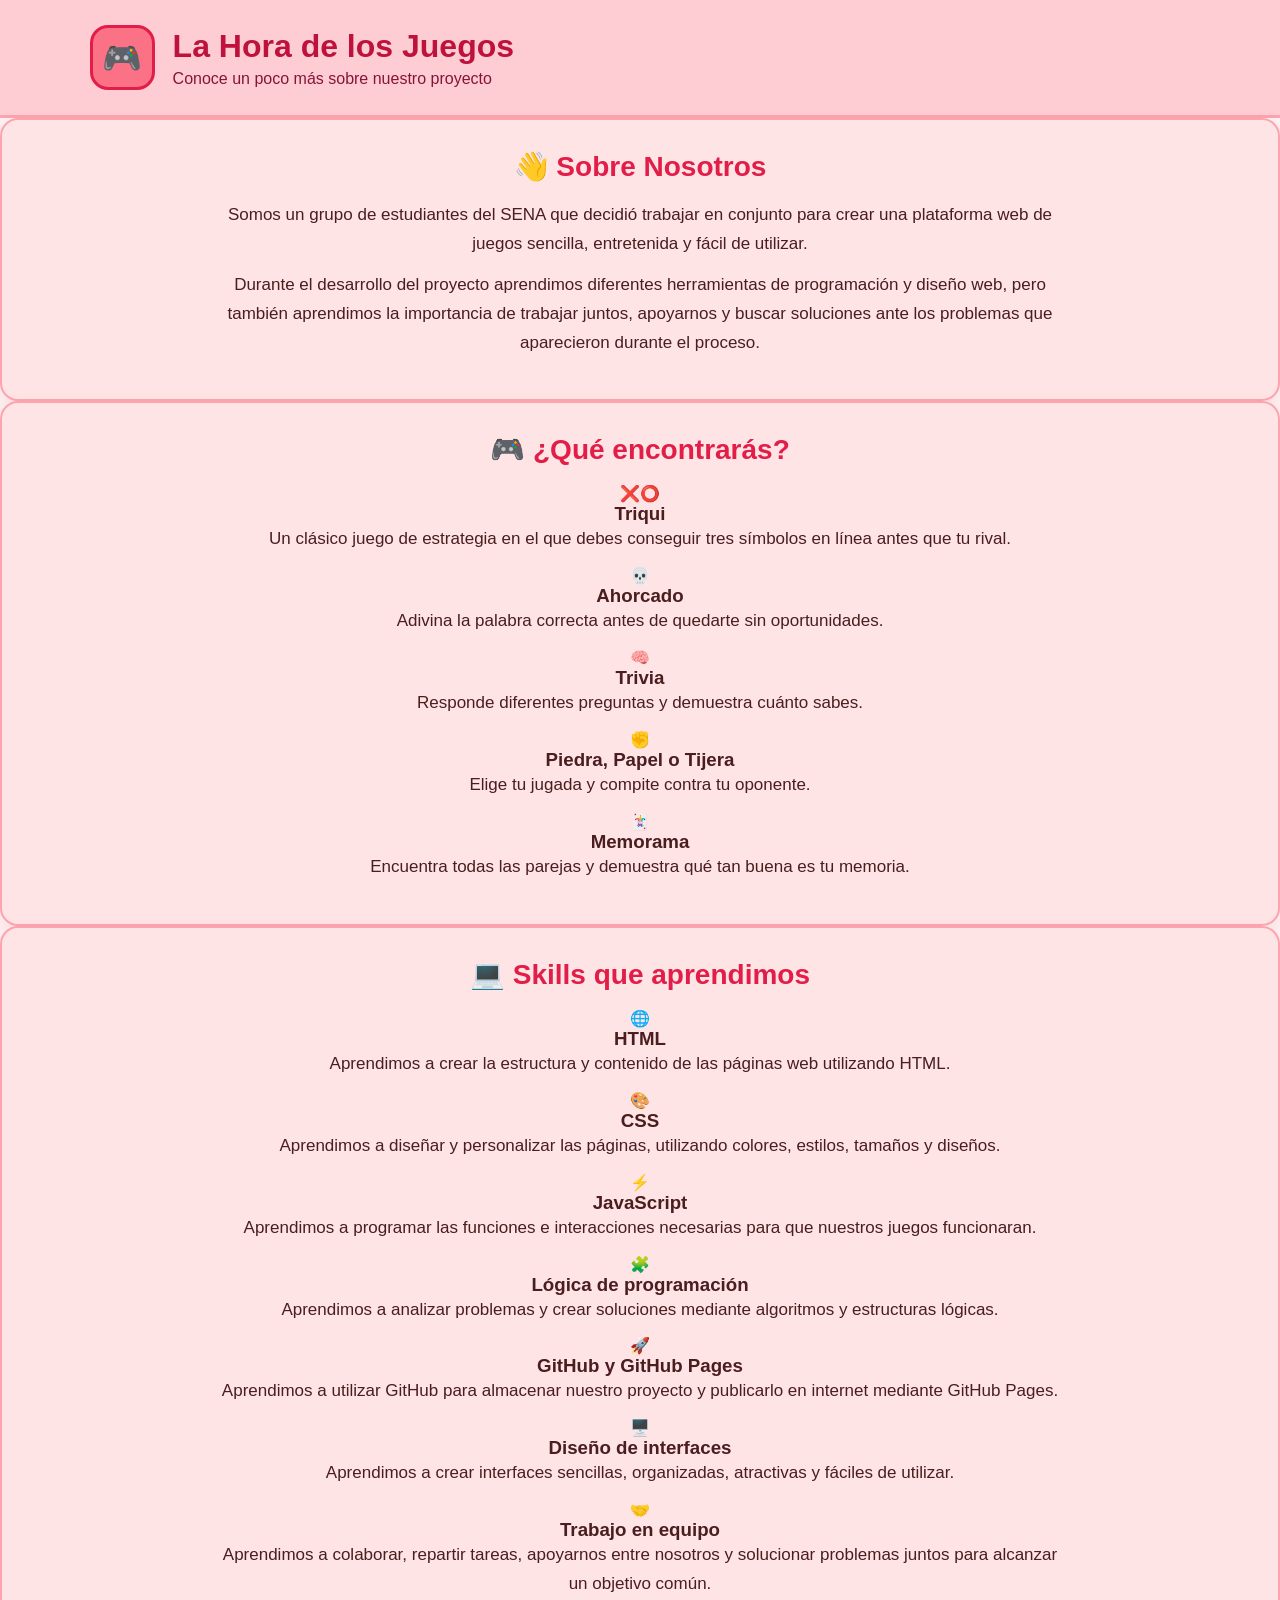
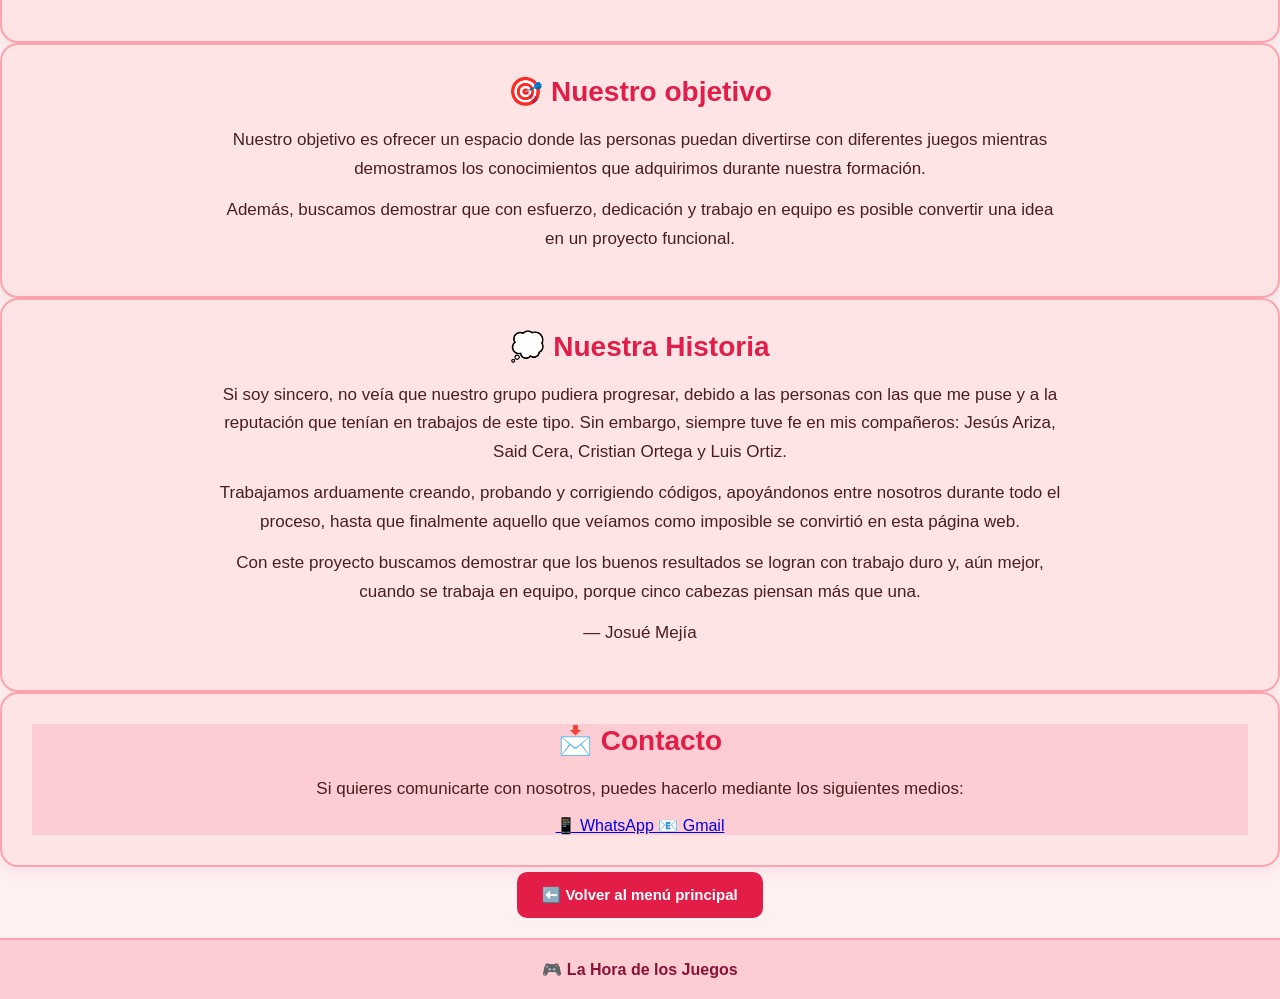
==== commit 9732ca95: "Refactor 'Sobre Nosotros' section layout and content" ====
--- a/sobre-nosotros/index.html
+++ b/sobre-nosotros/index.html
@@ -24,226 +24,242 @@
 
     <!-- SOBRE NOSOTROS -->
     <section class="about-section">
-        <h2>👋 Sobre Nosotros</h2>
-
-        <p>
-            Somos un grupo de estudiantes del SENA que decidió trabajar
-            en conjunto para crear una plataforma web de juegos sencilla,
-            entretenida y fácil de utilizar.
-        </p>
-
-        <p>
-            Durante el desarrollo del proyecto aprendimos diferentes
-            herramientas de programación y diseño web, pero también
-            aprendimos la importancia de trabajar juntos, apoyarnos y
-            buscar soluciones ante los problemas que aparecieron durante
-            el proceso.
-        </p>
+        <div class="section-bubble">
+            <h2>👋 Sobre Nosotros</h2>
+
+            <p>
+                Somos un grupo de estudiantes del SENA que decidió trabajar
+                en conjunto para crear una plataforma web de juegos sencilla,
+                entretenida y fácil de utilizar.
+            </p>
+
+            <p>
+                Durante el desarrollo del proyecto aprendimos diferentes
+                herramientas de programación y diseño web, pero también
+                aprendimos la importancia de trabajar juntos, apoyarnos y
+                buscar soluciones ante los problemas que aparecieron durante
+                el proceso.
+            </p>
+        </div>
+    </section>
+
+
+    <!-- QUÉ ENCONTRARÁS -->
+    <section class="about-section">
+        <div class="section-bubble">
+            <h2>🎮 ¿Qué encontrarás?</h2>
+
+            <div class="games-list">
+
+                <div class="info-card">
+                    <span>❌⭕</span>
+                    <h3>Triqui</h3>
+                    <p>
+                        Un clásico juego de estrategia en el que debes
+                        conseguir tres símbolos en línea antes que tu rival.
+                    </p>
+                </div>
+
+                <div class="info-card">
+                    <span>💀</span>
+                    <h3>Ahorcado</h3>
+                    <p>
+                        Adivina la palabra correcta antes de quedarte sin
+                        oportunidades.
+                    </p>
+                </div>
+
+                <div class="info-card">
+                    <span>🧠</span>
+                    <h3>Trivia</h3>
+                    <p>
+                        Responde diferentes preguntas y demuestra cuánto sabes.
+                    </p>
+                </div>
+
+                <div class="info-card">
+                    <span>✊</span>
+                    <h3>Piedra, Papel o Tijera</h3>
+                    <p>
+                        Elige tu jugada y compite contra tu oponente.
+                    </p>
+                </div>
+
+                <div class="info-card">
+                    <span>🃏</span>
+                    <h3>Memorama</h3>
+                    <p>
+                        Encuentra todas las parejas y demuestra qué tan buena
+                        es tu memoria.
+                    </p>
+                </div>
+
+            </div>
+        </div>
+    </section>
+
+
+    <!-- SKILLS -->
+    <section class="about-section">
+        <div class="section-bubble">
+            <h2>💻 Skills que aprendimos</h2>
+
+            <div class="skills-grid">
+
+                <div class="skill-card">
+                    <div class="skill-icon">🌐</div>
+                    <h3>HTML</h3>
+                    <p>
+                        Aprendimos a crear la estructura y contenido de las
+                        páginas web utilizando HTML.
+                    </p>
+                </div>
+
+                <div class="skill-card">
+                    <div class="skill-icon">🎨</div>
+                    <h3>CSS</h3>
+                    <p>
+                        Aprendimos a diseñar y personalizar las páginas,
+                        utilizando colores, estilos, tamaños y diseños.
+                    </p>
+                </div>
+
+                <div class="skill-card">
+                    <div class="skill-icon">⚡</div>
+                    <h3>JavaScript</h3>
+                    <p>
+                        Aprendimos a programar las funciones e interacciones
+                        necesarias para que nuestros juegos funcionaran.
+                    </p>
+                </div>
+
+                <div class="skill-card">
+                    <div class="skill-icon">🧩</div>
+                    <h3>Lógica de programación</h3>
+                    <p>
+                        Aprendimos a analizar problemas y crear soluciones
+                        mediante algoritmos y estructuras lógicas.
+                    </p>
+                </div>
+
+                <div class="skill-card">
+                    <div class="skill-icon">🚀</div>
+                    <h3>GitHub y GitHub Pages</h3>
+                    <p>
+                        Aprendimos a utilizar GitHub para almacenar nuestro
+                        proyecto y publicarlo en internet mediante GitHub Pages.
+                    </p>
+                </div>
+
+                <div class="skill-card">
+                    <div class="skill-icon">🖥️</div>
+                    <h3>Diseño de interfaces</h3>
+                    <p>
+                        Aprendimos a crear interfaces sencillas, organizadas,
+                        atractivas y fáciles de utilizar.
+                    </p>
+                </div>
+
+                <div class="skill-card">
+                    <div class="skill-icon">🤝</div>
+                    <h3>Trabajo en equipo</h3>
+                    <p>
+                        Aprendimos a colaborar, repartir tareas, apoyarnos
+                        entre nosotros y solucionar problemas juntos para
+                        alcanzar un objetivo común.
+                    </p>
+                </div>
+
+            </div>
+        </div>
+    </section>
+
+
+    <!-- OBJETIVO -->
+    <section class="about-section">
+        <div class="section-bubble">
+            <h2>🎯 Nuestro objetivo</h2>
+
+            <p>
+                Nuestro objetivo es ofrecer un espacio donde las personas
+                puedan divertirse con diferentes juegos mientras demostramos
+                los conocimientos que adquirimos durante nuestra formación.
+            </p>
+
+            <p>
+                Además, buscamos demostrar que con esfuerzo, dedicación y
+                trabajo en equipo es posible convertir una idea en un proyecto
+                funcional.
+            </p>
+        </div>
     </section>
 
 
     <!-- PRESENTACIÓN DEL EQUIPO -->
-    <section class="about-section team-presentation">
-        <h2>💭 Nuestra Historia</h2>
-
-        <p>
-            Si soy sincero, no veía que nuestro grupo pudiera progresar,
-            debido a las personas con las que me puse y a la reputación
-            que tenían en trabajos de este tipo. Sin embargo, siempre tuve
-            fe en mis compañeros: Jesús Ariza, Said Cera, Cristian Ortega
-            y Luis Ortiz.
-        </p>
-
-        <p>
-            Trabajamos arduamente creando, probando y corrigiendo códigos,
-            apoyándonos entre nosotros durante todo el proceso, hasta que
-            finalmente aquello que veíamos como imposible se convirtió en
-            esta página web.
-        </p>
-
-        <p>
-            Con este proyecto buscamos demostrar que los buenos resultados
-            se logran con trabajo duro y, aún mejor, cuando se trabaja en
-            equipo, porque cinco cabezas piensan más que una.
-        </p>
-
-        <p class="signature">
-            — Josué Mejía
-        </p>
-    </section>
-
-
-    <!-- QUÉ ENCONTRARÁS -->
-    <section class="about-section">
-        <h2>🎮 ¿Qué encontrarás?</h2>
-
-        <div class="games-list">
-
-            <div class="info-card">
-                <span>❌⭕</span>
-                <h3>Triqui</h3>
-                <p>
-                    Un clásico juego de estrategia en el que debes conseguir
-                    tres símbolos en línea antes que tu rival.
-                </p>
+    <section class="about-section">
+        <div class="section-bubble team-presentation">
+
+            <h2>💭 Nuestra Historia</h2>
+
+            <p>
+                Si soy sincero, no veía que nuestro grupo pudiera progresar,
+                debido a las personas con las que me puse y a la reputación
+                que tenían en trabajos de este tipo. Sin embargo, siempre tuve
+                fe en mis compañeros: Jesús Ariza, Said Cera, Cristian Ortega
+                y Luis Ortiz.
+            </p>
+
+            <p>
+                Trabajamos arduamente creando, probando y corrigiendo códigos,
+                apoyándonos entre nosotros durante todo el proceso, hasta que
+                finalmente aquello que veíamos como imposible se convirtió en
+                esta página web.
+            </p>
+
+            <p>
+                Con este proyecto buscamos demostrar que los buenos resultados
+                se logran con trabajo duro y, aún mejor, cuando se trabaja en
+                equipo, porque cinco cabezas piensan más que una.
+            </p>
+
+            <p class="signature">
+                — Josué Mejía
+            </p>
+
+        </div>
+    </section>
+
+
+    <!-- CONTACTO -->
+    <section class="about-section">
+        <div class="section-bubble contact-section">
+
+            <h2>📩 Contacto</h2>
+
+            <p>
+                Si quieres comunicarte con nosotros, puedes hacerlo mediante
+                los siguientes medios:
+            </p>
+
+            <div class="contact-buttons">
+
+                <a
+                    href="https://wa.me/573188880828"
+                    target="_blank"
+                    class="contact-button whatsapp"
+                >
+                    📱 WhatsApp
+                </a>
+
+                <a
+                    href="#"
+                    id="gmailButton"
+                    class="contact-button gmail"
+                >
+                    📧 Gmail
+                </a>
+
             </div>
-
-            <div class="info-card">
-                <span>💀</span>
-                <h3>Ahorcado</h3>
-                <p>
-                    Adivina la palabra correcta antes de quedarte sin
-                    oportunidades.
-                </p>
-            </div>
-
-            <div class="info-card">
-                <span>🧠</span>
-                <h3>Trivia</h3>
-                <p>
-                    Responde diferentes preguntas y demuestra cuánto sabes.
-                </p>
-            </div>
-
-            <div class="info-card">
-                <span>✊</span>
-                <h3>Piedra, Papel o Tijera</h3>
-                <p>
-                    Elige tu jugada y compite contra tu oponente.
-                </p>
-            </div>
-
-            <div class="info-card">
-                <span>🃏</span>
-                <h3>Memorama</h3>
-                <p>
-                    Encuentra todas las parejas y demuestra qué tan buena
-                    es tu memoria.
-                </p>
-            </div>
-
-        </div>
-    </section>
-
-
-    <!-- SKILLS -->
-    <section class="about-section">
-        <h2>💻 Skills que aprendimos</h2>
-
-        <div class="skills-grid">
-
-            <div class="skill-card">
-                <div class="skill-icon">🌐</div>
-                <h3>HTML</h3>
-                <p>
-                    Aprendimos a crear la estructura y contenido de las
-                    páginas web utilizando HTML.
-                </p>
-            </div>
-
-            <div class="skill-card">
-                <div class="skill-icon">🎨</div>
-                <h3>CSS</h3>
-                <p>
-                    Aprendimos a diseñar y personalizar las páginas,
-                    utilizando colores, estilos, tamaños y diseños.
-                </p>
-            </div>
-
-            <div class="skill-card">
-                <div class="skill-icon">⚡</div>
-                <h3>JavaScript</h3>
-                <p>
-                    Aprendimos a programar las funciones e interacciones
-                    necesarias para que nuestros juegos funcionaran.
-                </p>
-            </div>
-
-            <div class="skill-card">
-                <div class="skill-icon">🧩</div>
-                <h3>Lógica de programación</h3>
-                <p>
-                    Aprendimos a analizar problemas y crear soluciones
-                    mediante algoritmos y estructuras lógicas.
-                </p>
-            </div>
-
-            <div class="skill-card">
-                <div class="skill-icon">🚀</div>
-                <h3>GitHub y GitHub Pages</h3>
-                <p>
-                    Aprendimos a utilizar GitHub para almacenar nuestro
-                    proyecto y publicarlo en internet mediante GitHub Pages.
-                </p>
-            </div>
-
-            <div class="skill-card">
-                <div class="skill-icon">🖥️</div>
-                <h3>Diseño de interfaces</h3>
-                <p>
-                    Aprendimos a crear interfaces sencillas, organizadas,
-                    atractivas y fáciles de utilizar.
-                </p>
-            </div>
-
-            <div class="skill-card">
-                <div class="skill-icon">🤝</div>
-                <h3>Trabajo en equipo</h3>
-                <p>
-                    Aprendimos a colaborar, repartir tareas, apoyarnos
-                    entre nosotros y solucionar problemas juntos para
-                    alcanzar un objetivo común.
-                </p>
-            </div>
-
-        </div>
-    </section>
-
-
-    <!-- OBJETIVO -->
-    <section class="about-section">
-        <h2>🎯 Nuestro objetivo</h2>
-
-        <p>
-            Nuestro objetivo es ofrecer un espacio donde las personas
-            puedan divertirse con diferentes juegos mientras demostramos
-            los conocimientos que adquirimos durante nuestra formación.
-        </p>
-
-        <p>
-            Además, buscamos demostrar que con esfuerzo, dedicación y
-            trabajo en equipo es posible convertir una idea en un proyecto
-            funcional.
-        </p>
-    </section>
-
-
-    <!-- CONTACTO -->
-    <section class="about-section contact-section">
-        <h2>📩 Contacto</h2>
-
-        <p>
-            Si quieres comunicarte con nosotros, puedes hacerlo mediante
-            los siguientes medios:
-        </p>
-
-        <div class="contact-buttons">
-
-            <a
-                href="https://wa.me/573001234567"
-                target="_blank"
-                class="contact-button whatsapp"
-            >
-                📱 WhatsApp
-            </a>
-
-            <a
-                href="#"
-                id="gmailButton"
-                class="contact-button gmail"
-            >
-                📧 Gmail
-            </a>
 
         </div>
     </section>
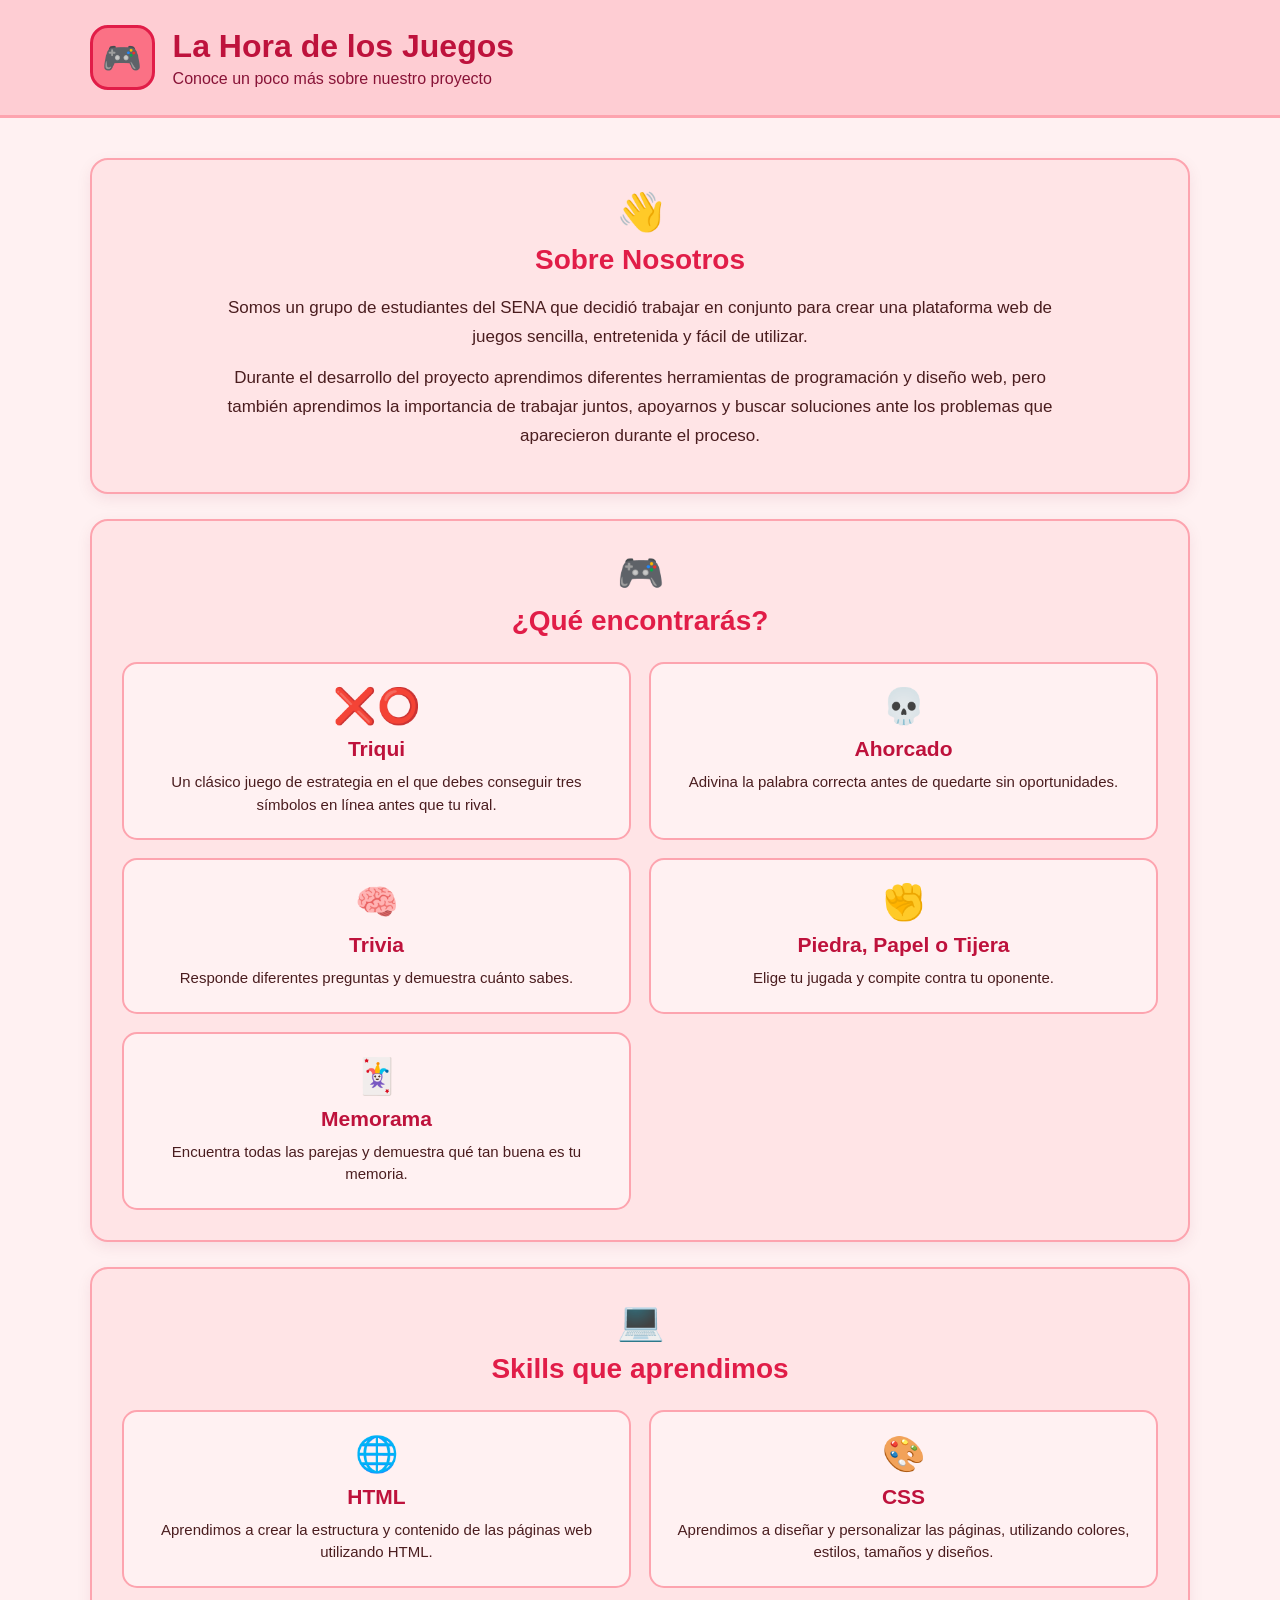
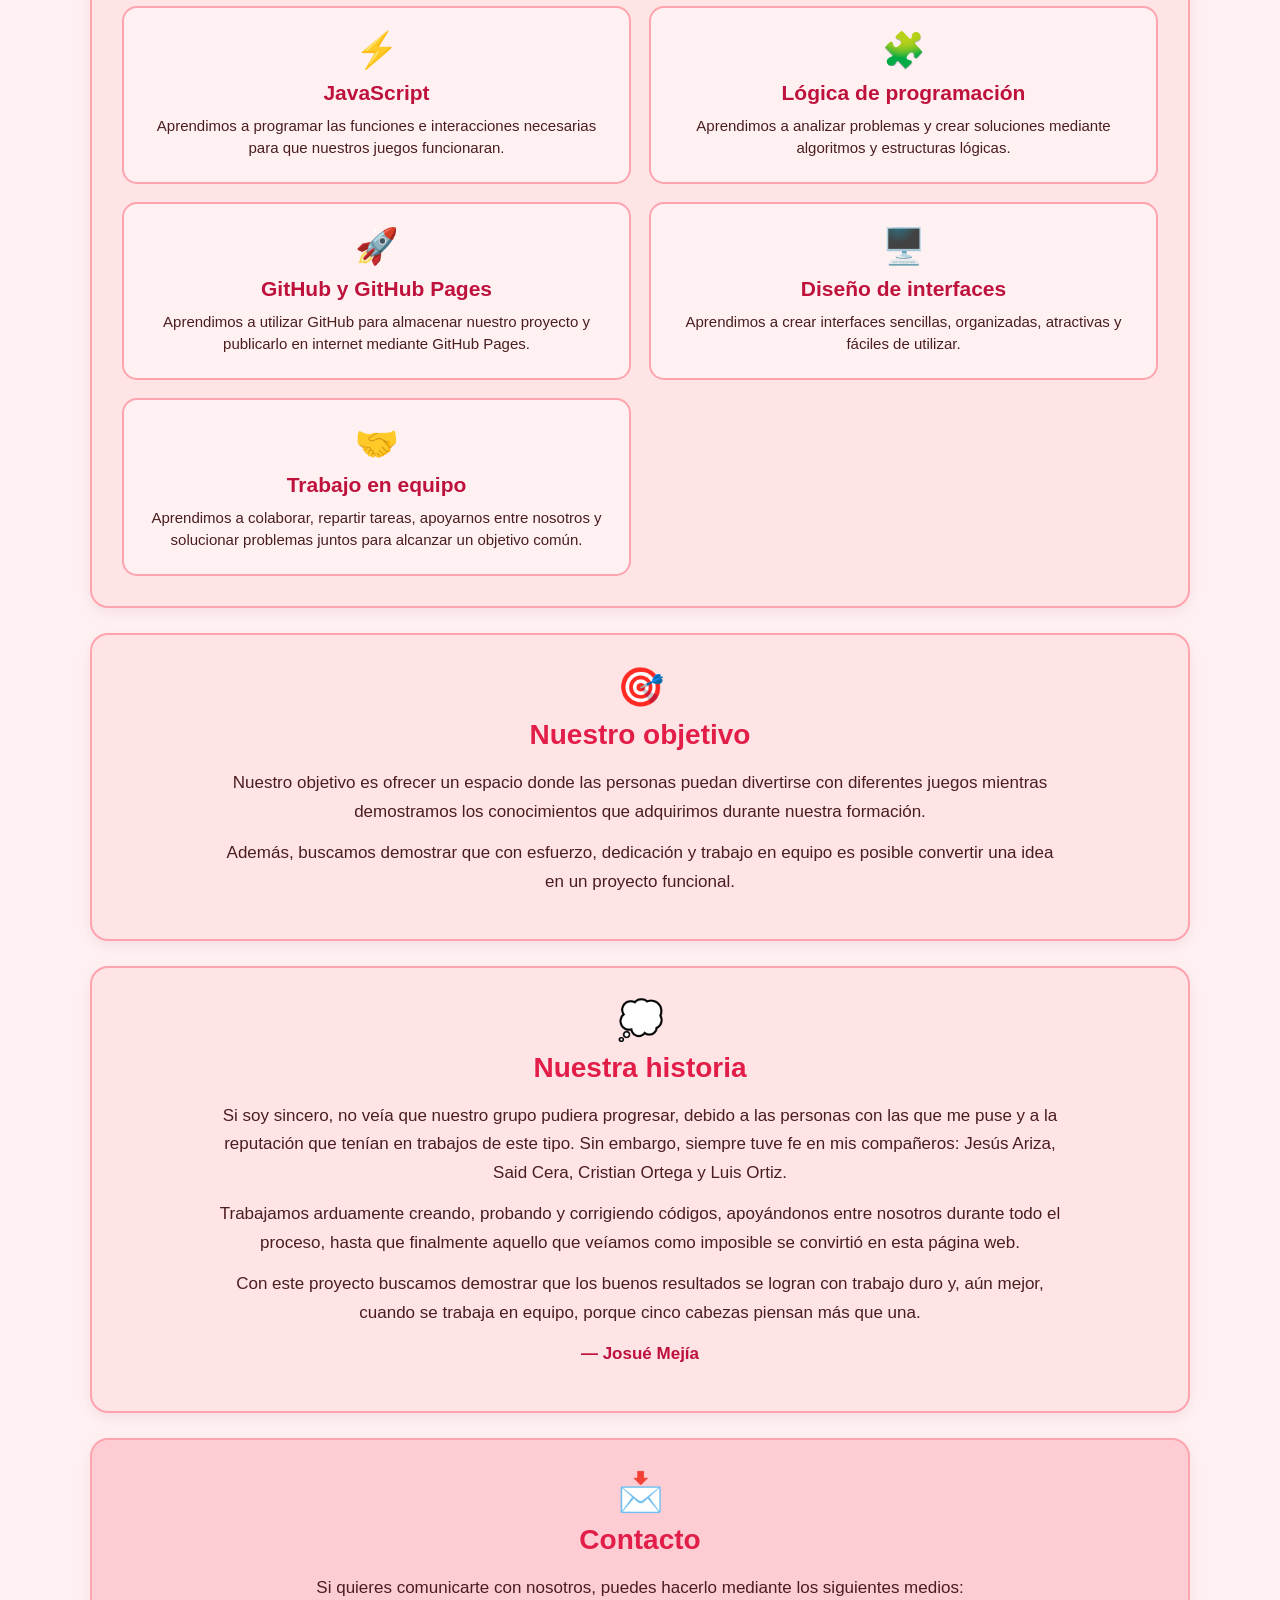
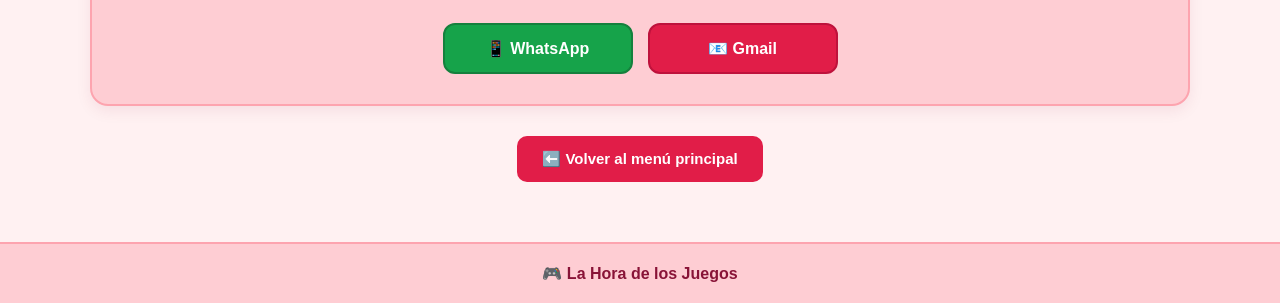
==== commit 25f9c930: "Refactor HTML structure and improve comments" ====
--- a/sobre-nosotros/index.html
+++ b/sobre-nosotros/index.html
@@ -3,7 +3,9 @@
 <head>
     <meta charset="UTF-8">
     <meta name="viewport" content="width=device-width, initial-scale=1.0">
+
     <title>Sobre Nosotros - La Hora de los Juegos</title>
+
     <link rel="stylesheet" href="style.css">
 </head>
 
@@ -11,21 +13,36 @@
 
 <main>
 
-    <!-- ENCABEZADO -->
+    <!-- ==============================
+         ENCABEZADO
+    ============================== -->
+
     <header class="header">
+
         <div class="logo">🎮</div>
 
         <div class="header-text">
             <h1>La Hora de los Juegos</h1>
             <p>Conoce un poco más sobre nuestro proyecto</p>
         </div>
+
     </header>
 
 
-    <!-- SOBRE NOSOTROS -->
-    <section class="about-section">
-        <div class="section-bubble">
-            <h2>👋 Sobre Nosotros</h2>
+    <!-- ==============================
+         CONTENIDO PRINCIPAL
+    ============================== -->
+
+    <div class="about-container">
+
+
+        <!-- SOBRE NOSOTROS -->
+
+        <section class="about-section">
+
+            <div class="section-icon">👋</div>
+
+            <h2>Sobre Nosotros</h2>
 
             <p>
                 Somos un grupo de estudiantes del SENA que decidió trabajar
@@ -40,54 +57,73 @@
                 buscar soluciones ante los problemas que aparecieron durante
                 el proceso.
             </p>
-        </div>
-    </section>
-
-
-    <!-- QUÉ ENCONTRARÁS -->
-    <section class="about-section">
-        <div class="section-bubble">
-            <h2>🎮 ¿Qué encontrarás?</h2>
-
-            <div class="games-list">
-
-                <div class="info-card">
+
+        </section>
+
+
+        <!-- ==============================
+             JUEGOS
+        ============================== -->
+
+        <section class="about-section">
+
+            <div class="section-icon">🎮</div>
+
+            <h2>¿Qué encontrarás?</h2>
+
+            <div class="features">
+
+                <div class="feature-card">
                     <span>❌⭕</span>
+
                     <h3>Triqui</h3>
+
                     <p>
                         Un clásico juego de estrategia en el que debes
                         conseguir tres símbolos en línea antes que tu rival.
                     </p>
                 </div>
 
-                <div class="info-card">
+
+                <div class="feature-card">
                     <span>💀</span>
+
                     <h3>Ahorcado</h3>
+
                     <p>
                         Adivina la palabra correcta antes de quedarte sin
                         oportunidades.
                     </p>
                 </div>
 
-                <div class="info-card">
+
+                <div class="feature-card">
                     <span>🧠</span>
+
                     <h3>Trivia</h3>
+
                     <p>
                         Responde diferentes preguntas y demuestra cuánto sabes.
                     </p>
                 </div>
 
-                <div class="info-card">
+
+                <div class="feature-card">
                     <span>✊</span>
+
                     <h3>Piedra, Papel o Tijera</h3>
+
                     <p>
                         Elige tu jugada y compite contra tu oponente.
                     </p>
                 </div>
 
-                <div class="info-card">
+
+                <div class="feature-card">
                     <span>🃏</span>
+
                     <h3>Memorama</h3>
+
                     <p>
                         Encuentra todas las parejas y demuestra qué tan buena
                         es tu memoria.
@@ -95,74 +131,99 @@
                 </div>
 
             </div>
-        </div>
-    </section>
-
-
-    <!-- SKILLS -->
-    <section class="about-section">
-        <div class="section-bubble">
-            <h2>💻 Skills que aprendimos</h2>
-
-            <div class="skills-grid">
-
-                <div class="skill-card">
-                    <div class="skill-icon">🌐</div>
+
+        </section>
+
+
+        <!-- ==============================
+             SKILLS
+        ============================== -->
+
+        <section class="about-section">
+
+            <div class="section-icon">💻</div>
+
+            <h2>Skills que aprendimos</h2>
+
+            <div class="features">
+
+                <div class="feature-card">
+                    <span>🌐</span>
+
                     <h3>HTML</h3>
+
                     <p>
                         Aprendimos a crear la estructura y contenido de las
                         páginas web utilizando HTML.
                     </p>
                 </div>
 
-                <div class="skill-card">
-                    <div class="skill-icon">🎨</div>
+
+                <div class="feature-card">
+                    <span>🎨</span>
+
                     <h3>CSS</h3>
+
                     <p>
                         Aprendimos a diseñar y personalizar las páginas,
                         utilizando colores, estilos, tamaños y diseños.
                     </p>
                 </div>
 
-                <div class="skill-card">
-                    <div class="skill-icon">⚡</div>
+
+                <div class="feature-card">
+                    <span>⚡</span>
+
                     <h3>JavaScript</h3>
+
                     <p>
                         Aprendimos a programar las funciones e interacciones
                         necesarias para que nuestros juegos funcionaran.
                     </p>
                 </div>
 
-                <div class="skill-card">
-                    <div class="skill-icon">🧩</div>
+
+                <div class="feature-card">
+                    <span>🧩</span>
+
                     <h3>Lógica de programación</h3>
+
                     <p>
                         Aprendimos a analizar problemas y crear soluciones
                         mediante algoritmos y estructuras lógicas.
                     </p>
                 </div>
 
-                <div class="skill-card">
-                    <div class="skill-icon">🚀</div>
+
+                <div class="feature-card">
+                    <span>🚀</span>
+
                     <h3>GitHub y GitHub Pages</h3>
+
                     <p>
                         Aprendimos a utilizar GitHub para almacenar nuestro
                         proyecto y publicarlo en internet mediante GitHub Pages.
                     </p>
                 </div>
 
-                <div class="skill-card">
-                    <div class="skill-icon">🖥️</div>
+
+                <div class="feature-card">
+                    <span>🖥️</span>
+
                     <h3>Diseño de interfaces</h3>
+
                     <p>
                         Aprendimos a crear interfaces sencillas, organizadas,
                         atractivas y fáciles de utilizar.
                     </p>
                 </div>
 
-                <div class="skill-card">
-                    <div class="skill-icon">🤝</div>
+
+                <div class="feature-card">
+                    <span>🤝</span>
+
                     <h3>Trabajo en equipo</h3>
+
                     <p>
                         Aprendimos a colaborar, repartir tareas, apoyarnos
                         entre nosotros y solucionar problemas juntos para
@@ -171,14 +232,19 @@
                 </div>
 
             </div>
-        </div>
-    </section>
-
-
-    <!-- OBJETIVO -->
-    <section class="about-section">
-        <div class="section-bubble">
-            <h2>🎯 Nuestro objetivo</h2>
+
+        </section>
+
+
+        <!-- ==============================
+             OBJETIVO
+        ============================== -->
+
+        <section class="about-section">
+
+            <div class="section-icon">🎯</div>
+
+            <h2>Nuestro objetivo</h2>
 
             <p>
                 Nuestro objetivo es ofrecer un espacio donde las personas
@@ -191,15 +257,19 @@
                 trabajo en equipo es posible convertir una idea en un proyecto
                 funcional.
             </p>
-        </div>
-    </section>
-
-
-    <!-- PRESENTACIÓN DEL EQUIPO -->
-    <section class="about-section">
-        <div class="section-bubble team-presentation">
-
-            <h2>💭 Nuestra Historia</h2>
+
+        </section>
+
+
+        <!-- ==============================
+             NUESTRA HISTORIA
+        ============================== -->
+
+        <section class="about-section">
+
+            <div class="section-icon">💭</div>
+
+            <h2>Nuestra historia</h2>
 
             <p>
                 Si soy sincero, no veía que nuestro grupo pudiera progresar,
@@ -222,26 +292,32 @@
                 equipo, porque cinco cabezas piensan más que una.
             </p>
 
-            <p class="signature">
-                — Josué Mejía
-            </p>
-
-        </div>
-    </section>
-
-
-    <!-- CONTACTO -->
-    <section class="about-section">
-        <div class="section-bubble contact-section">
-
-            <h2>📩 Contacto</h2>
+            <p>
+                <strong>— Josué Mejía</strong>
+            </p>
+
+        </section>
+
+
+        <!-- ==============================
+             CONTACTO
+        ============================== -->
+
+        <section class="about-section contact-section">
+
+            <div class="section-icon">📩</div>
+
+            <h2>Contacto</h2>
 
             <p>
                 Si quieres comunicarte con nosotros, puedes hacerlo mediante
                 los siguientes medios:
             </p>
 
-            <div class="contact-buttons">
+
+            <div class="contact-info">
+
+                <!-- WHATSAPP -->
 
                 <a
                     href="https://wa.me/573188880828"
@@ -251,6 +327,9 @@
                     📱 WhatsApp
                 </a>
 
+
+                <!-- GMAIL -->
+
                 <a
                     href="#"
                     id="gmailButton"
@@ -261,46 +340,68 @@
 
             </div>
 
-        </div>
-    </section>
-
-
-    <!-- VOLVER -->
-    <div class="back-container">
+        </section>
+
+
+        <!-- ==============================
+             VOLVER
+        ============================== -->
+
         <a href="../index.html" class="back-button">
             ⬅️ Volver al menú principal
         </a>
+
     </div>
 
 
-    <!-- FOOTER -->
+    <!-- ==============================
+         PIE DE PÁGINA
+    ============================== -->
+
     <footer>
+
         <p>🎮 La Hora de los Juegos</p>
+
     </footer>
 
+
 </main>
 
 
+<!-- ==============================
+     GMAIL
+============================== -->
+
 <script>
-    // Botón de Gmail
-    const gmailButton = document.getElementById("gmailButton");
-
-    gmailButton.addEventListener("click", function(event) {
-        event.preventDefault();
-
-        const email = "ji8644120@gmail.com";
-
-        const isMobile = /Android|iPhone|iPad|iPod/i.test(navigator.userAgent);
-
-        if (isMobile) {
-            window.location.href = "mailto:" + email;
-        } else {
-            window.open(
-                "https://mail.google.com/mail/?view=cm&fs=1&to=" + email,
-                "_blank"
-            );
-        }
-    });
+
+const gmailButton = document.getElementById("gmailButton");
+
+gmailButton.addEventListener("click", function(event) {
+
+    event.preventDefault();
+
+    const email = "ji8644120@gmail.com";
+
+    const isMobile = /Android|iPhone|iPad|iPod/i.test(
+        navigator.userAgent
+    );
+
+
+    if (isMobile) {
+
+        window.location.href = "mailto:" + email;
+
+    } else {
+
+        window.open(
+            "https://mail.google.com/mail/?view=cm&fs=1&to=" + email,
+            "_blank"
+        );
+
+    }
+
+});
+
 </script>
 
 </body>
--- a/sobre-nosotros/style.css
+++ b/sobre-nosotros/style.css
@@ -117,7 +117,7 @@
 
 
 /* ==============================
-   TARJETAS DE JUEGOS
+   TARJETAS
 ============================== */
 
 .features {
@@ -173,17 +173,66 @@
 
 .contact-info {
     margin-top: 20px;
-}
-
-.contact-info p {
-    background: #fff1f2;
-
-    border: 1px solid #fda4af;
-    border-radius: 10px;
-
-    padding: 12px 18px;
-
-    max-width: 500px;
+
+    display: flex;
+    justify-content: center;
+    align-items: center;
+    gap: 15px;
+    flex-wrap: wrap;
+}
+
+
+/* ==============================
+   BOTONES DE CONTACTO
+============================== */
+
+.contact-button {
+    display: inline-flex;
+    align-items: center;
+    justify-content: center;
+
+    min-width: 190px;
+
+    padding: 14px 22px;
+
+    border-radius: 12px;
+
+    text-decoration: none;
+
+    font-size: 16px;
+    font-weight: bold;
+
+    transition: 0.2s;
+
+    cursor: pointer;
+}
+
+
+/* WHATSAPP */
+
+.contact-button.whatsapp {
+    background: #16a34a;
+    color: white;
+    border: 2px solid #15803d;
+}
+
+.contact-button.whatsapp:hover {
+    background: #15803d;
+    transform: translateY(-3px);
+}
+
+
+/* GMAIL */
+
+.contact-button.gmail {
+    background: #e11d48;
+    color: white;
+    border: 2px solid #be123c;
+}
+
+.contact-button.gmail:hover {
+    background: #be123c;
+    transform: translateY(-3px);
 }
 
 
@@ -281,4 +330,13 @@
         height: 55px;
         font-size: 27px;
     }
-}
+
+    .contact-info {
+        flex-direction: column;
+    }
+
+    .contact-button {
+        width: 100%;
+        max-width: 300px;
+    }
+}
